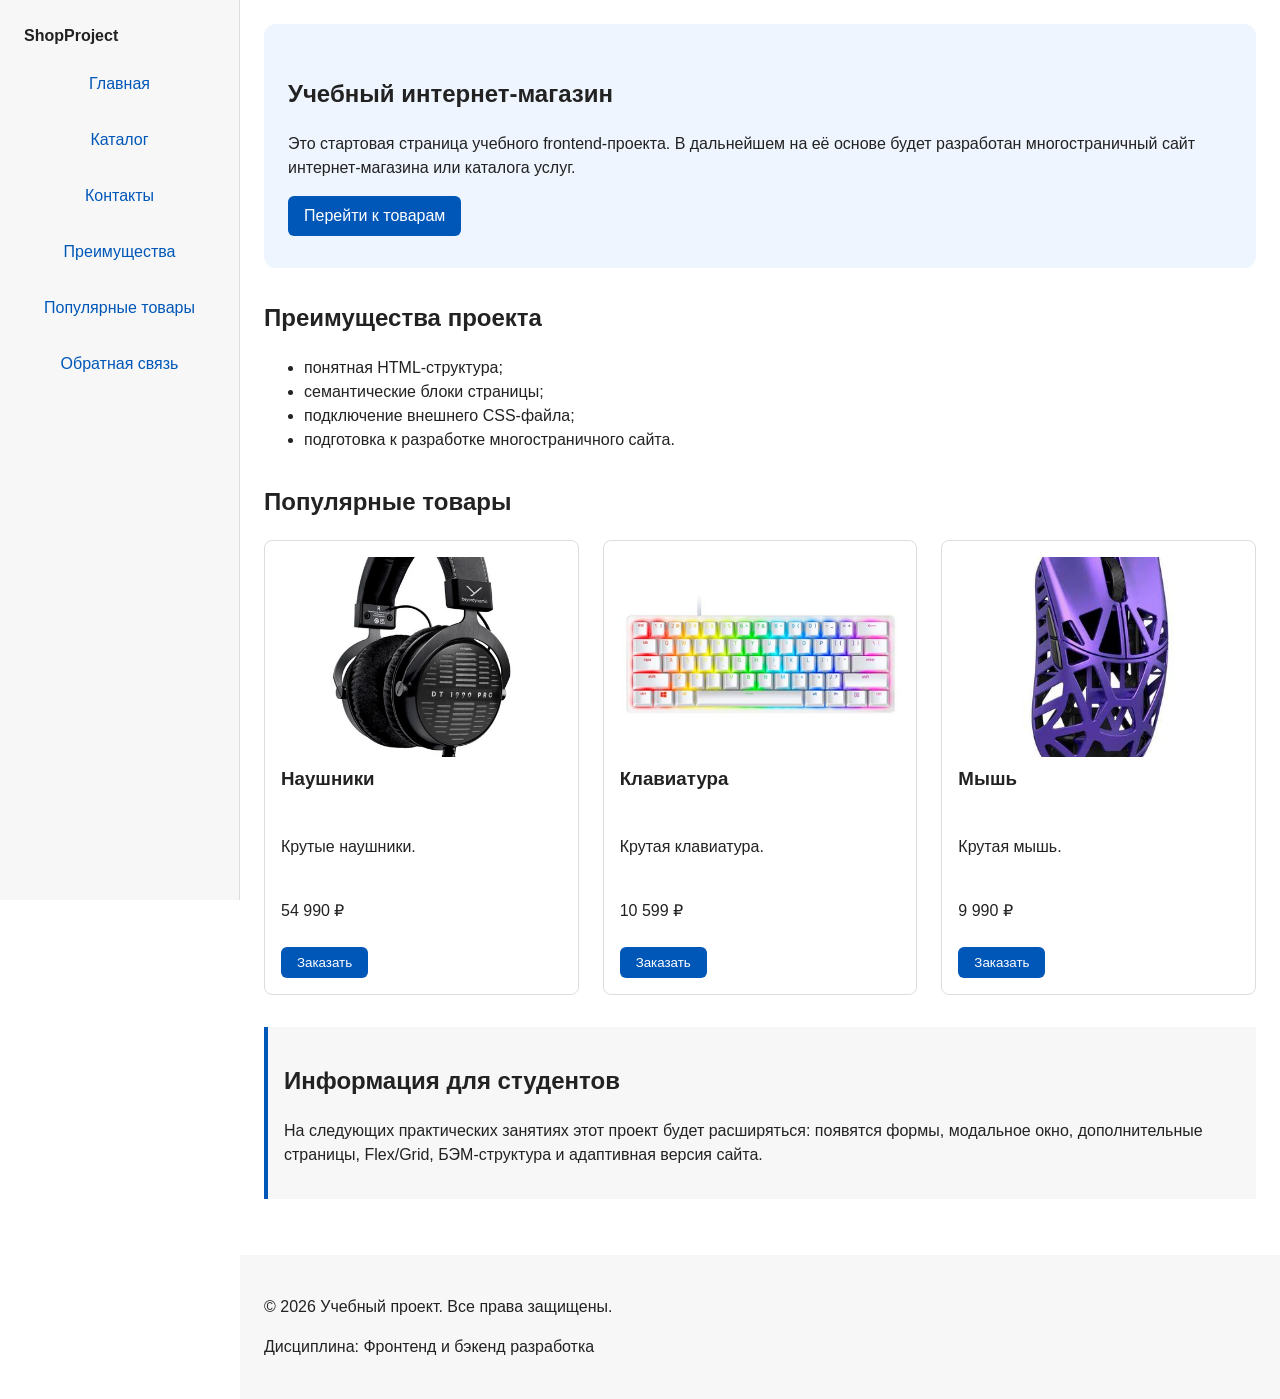
==== index.html @ 0d88bef1 "feat: add flex navigation and grid catalog layout Co-Authored-By: Claude Opus 5.5 <noreply@anthropic" ====
<!DOCTYPE html>
<html lang="ru">
<head>
  <meta charset="UTF-8">
  <meta name="viewport" content="width=device-width, initial-scale=1.0">
  <meta name="description" content="Учебный интернет-магазин компьютерной периферии: наушники, клавиатуры, мыши и другие товары.">
  <title>Главная — Учебный интернет-магазин</title>
  <link rel="stylesheet" href="css/style.css">
  <script src="js/main.js" defer></script>
</head>
<body>
  <header>
    <div class="site-header">
      <a class="site-logo" href="index.html">ShopProject</a>
      <nav class="site-nav" aria-label="Основная навигация">
        <ul class="site-nav__list">
          <li><a href="index.html">Главная</a></li>
          <li><a href="catalog.html">Каталог</a></li>
          <li><a href="contacts.html">Контакты</a></li>
          <li><a href="index.html#advantages">Преимущества</a></li>
          <li><a href="index.html#popular">Популярные товары</a></li>
          <li><a href="index.html#contacts">Обратная связь</a></li>
        </ul>
      </nav>
    </div>
  </header>

  <main>
    <section class="hero">
      <h1>Учебный интернет-магазин</h1>
      <p>
        Это стартовая страница учебного frontend-проекта.
        В дальнейшем на её основе будет разработан многостраничный сайт
        интернет-магазина или каталога услуг.
      </p>
      <a class="button" href="#popular">Перейти к товарам</a>
    </section>
    <section class="section" id="advantages">
      <h2>Преимущества проекта</h2>
      <ul class="advantages-list">
        <li>понятная HTML-структура;</li>
        <li>семантические блоки страницы;</li>
        <li>подключение внешнего CSS-файла;</li>
        <li>подготовка к разработке многостраничного сайта.</li>
      </ul>
    </section>




    <section class="section" id="popular">
      <h2>Популярные товары</h2>
      <div class="products-grid">
      <article class="product-card">
        <img
          class="product-card__image"
          src="images/headphones.jpg"
          alt="Наушники"
          width="300"
          height="300"
          loading="lazy"
        >
        <h3 class="product-card__title">Наушники</h3>
        <p class="product-card__description">
          Крутые наушники.
        </p>
        <p class="product-card__price">54 990 ₽</p>
        <button
          class="button product-card__button"
          type="button"
          data-product="Наушники"
        >
          Заказать
        </button>
      </article>


      <article class="product-card">
        <img
          class="product-card__image"
          src="images/keyboard.jpg"
          alt="Клавиатура"
          width="300"
          height="300"
          loading="lazy"
        >
        <h3 class="product-card__title">Клавиатура</h3>
        <p class="product-card__description">
          Крутая клавиатура.
        </p>
        <p class="product-card__price">10 599 ₽</p>
        <button
          class="button product-card__button"
          type="button"
          data-product="Клавиатура"
        >
          Заказать
        </button>
      </article>
      
      
      <article class="product-card">
        <img
          class="product-card__image"
          src="images/mouse.jpg"
          alt="Мышь"
          width="250"
          height="250"
          loading="lazy"
        >
        <h3 class="product-card__title">Мышь</h3>
        <p class="product-card__description">
          Крутая мышь.
        </p>
        <p class="product-card__price">9 990 ₽</p>
        <button
          class="button product-card__button"
          type="button"
          data-product="Мышь"
        >
          Заказать
        </button>
      </article>
      </div>
    </section>
    <aside class="aside-info">
      <h2>Информация для студентов</h2>
      <p>
        На следующих практических занятиях этот проект будет расширяться:
        появятся формы, модальное окно, дополнительные страницы, Flex/Grid,
        БЭМ-структура и адаптивная версия сайта.
      </p>
    </aside>

  </main>
  <footer id="contacts">
    <p>&copy; 2026 Учебный проект. Все права защищены.</p>
    <p>Дисциплина: Фронтенд и бэкенд разработка</p>
  </footer>


  <dialog class="order-dialog" id="order-dialog" aria-labelledby="order-dialog-title">
    <h2 id="order-dialog-title">Оформление заявки</h2>
    <form class="order-form" id="order-form" action="#" method="post" novalidate>
      <input id="selected-product" name="selected-product" type="hidden">

      <div class="form-field">
        <label for="order-name">Имя</label>
        <input
          id="order-name"
          name="name"
          type="text"
          placeholder="Введите ваше имя"
          minlength="2"
          autocomplete="given-name"
          required
        >
      </div>

      <div class="form-field">
        <label for="order-email">E-mail</label>
        <input
          id="order-email"
          name="email"
          type="email"
          placeholder="example@mail.ru"
          autocomplete="email"
          required
        >
      </div>

      <div class="form-field">
        <label for="order-phone">Телефон</label>
        <input
          id="order-phone"
          name="phone"
          type="tel"
          inputmode="tel"
          placeholder="+7 (900) 000-00-00"
          pattern="^\+7 \(\d{3}\) \d{3}-\d{2}-\d{2}$"
          required
        >
        <small>Формат: +7 (900) 000-00-00</small>
      </div>

      <div class="form-field">
        <label for="order-date">Дата связи</label>
        <input
          id="order-date"
          name="date"
          type="date"
        >
      </div>

      <div class="form-field">
        <label for="order-topic">Тема заявки</label>
        <select id="order-topic" name="topic" required>
          <option value="">Выберите тему</option>
          <option value="product">Заказ товара</option>
          <option value="consultation">Консультация</option>
          <option value="delivery">Доставка</option>
        </select>
      </div>
      
      <div class="form-field">
        <label for="order-comment">Комментарий</label>
        <textarea
          id="order-comment"
          name="comment"
          rows="4"
          placeholder="Укажите дополнительную информацию"
        ></textarea>
      </div>
      
      <div class="form-field form-field--checkbox">
        <label>
          <input
            id="order-agreement"
            name="agreement"
            type="checkbox"
            required
          >
          Я согласен на обработку данных
        </label>
      </div>
      
      <div class="form-actions">
        <button type="button" id="close-order-dialog">Закрыть</button>
        <button type="submit">Отправить заявку</button>
      </div>
    </form>
  </dialog>
  <p class="success-message" id="success-message" hidden>
    Форма успешно отправлена!
  </p>

</body>
</html>
---- css/style.css ----
/* 

  Универсальное правило для всех элементов.

  border-box делает расчёт размеров более понятным:

  width включает content, padding и border.

*/



* {

    box-sizing: border-box;

}



.product-card__image {

    width: 200px;        /* ширина */

    height: 200px;       /* высота */

    object-fit: cover;   /* чтобы не искажалось */

}

/*

  Убираем стандартный внешний отступ браузера у body.

  Без этого вокруг страницы может появиться белая рамка.

*/









/*

  Задаём внутренние отступы для основных областей страницы.

  Это делает содержимое визуально отделённым от краёв окна браузера.

*/



header,

main,

footer {

  padding: var(--space-lg);

}







/*

  Оформляем шапку страницы.

  Пока используется простой светло-серый фон.

*/



header {

    background-color: var(--color-surface);

}





/*

  Оформляем подвал страницы тем же фоном,

  чтобы визуально отделить его от основного содержимого.

*/



footer {

    background-color: var(--color-surface);

}





/*

  Ограничиваем ширину содержимого шапки,

  чтобы оно не растягивалось слишком сильно на широких экранах.

*/



.site-header {

    max-width: 1100px;

    margin: 0 auto;

}





/*

  Оформляем текстовый логотип.

*/



.site-logo {

    font-weight: bold;

    text-decoration: none;

    color: #222222;

}





/*

  Убираем стандартные отступы и маркеры списка навигации.

*/



.site-nav__list {
  display: flex;
  flex-wrap: wrap;
  justify-content: center;
  align-items: center;
  gap: var(--space-md);
  padding: 0;
  margin: var(--space-md) 0 0;
  list-style: none;
}





/*

  Добавляем расстояние между пунктами меню.

*/









/*

  Оформляем ссылки меню.

*/



.site-nav__list a {
  display: inline-block;
  padding: var(--space-sm) var(--space-md);
  color: var(--color-primary);
  text-decoration: none;
  border-radius: var(--radius-sm);
}





/*

  При наведении мыши подчёркиваем ссылку.

  Подробно состояния интерфейса будут рассмотрены в практической работе 1.7.

*/



.site-nav__list a:hover {
  color: var(--color-white);
  background-color: var(--color-primary);
}





/*

  Hero-блок — первый крупный блок страницы.

  Он визуально отделяется от остальных разделов фоном и отступами.

*/



.hero {

    max-width: 1100px;

    margin: 0 auto 32px;

    padding: 32px 20px;

    background-color: #eef5ff;

    border-radius: 12px;

}





/*

  Общий класс для разделов страницы.

*/



.section {

    max-width: 1100px;

    margin: 0 auto 32px;

}





/*

  Убираем лишний верхний отступ у заголовков разделов.

*/



.section h2 {

    margin-top: 0;

}





/*

  Карточка товара — самостоятельный блок.

  На следующих занятиях карточки будут доработаны и выстроены в сетку.

*/



.product-card {

    margin-bottom: var(--space-md);

  padding: var(--space-md);

  border: 1px solid var(--color-border);

  border-radius: var(--radius-md);

  background-color: var(--color-bg);



}





/*

  Убираем лишний верхний отступ у заголовка карточки.

*/



.product-card:hover {

  border-color: var(--color-primary);

}



.product-card h3 {

  margin-top: 0;

}







/*

  Пока это обычная ссылка, но визуально она оформляется как кнопка.

*/



.button {

  display: inline-block;

  padding: var(--space-sm) var(--space-md);

  color: var(--color-white);

  background-color: var(--color-primary);

  text-decoration: none;

  border: none;

  border-radius: var(--radius-sm);

  cursor: pointer;

}



.button:hover {

  background-color: var(--color-primary-dark);

}



.button:focus-visible {

  outline: 2px solid var(--color-primary);

  outline-offset: 3px;

}



.button:disabled {

  opacity: 0.6;

  cursor: not-allowed;

}







/*

  Простое состояние наведения для кнопки.

*/



.button:hover {

    background-color: #003f86;

}





/*

  Дополнительный информационный блок.

*/



.aside-info {

    max-width: var(--container-width);

  margin: 0 auto var(--space-xl);

  padding: var(--space-md);

  border-left: 4px solid var(--color-primary);

  background-color: var(--color-surface);



}





/*

  Модальное окно.

  Элемент dialog сам умеет открываться поверх страницы.

*/



.order-dialog {

    width: min(100% - 32px, 560px);

    padding: 24px;

    border: none;

    border-radius: 12px;

}





/*

  Затемнение фона за модальным окном.

*/



.order-dialog::backdrop {

    background-color: rgba(0, 0, 0, 0.5);

}





/*

  Поле формы.

  Каждый блок получает нижний отступ.

*/



.form-field {

    margin-bottom: 16px;

}





/*

  Подпись поля.

*/



.form-field label {

    display: block;

    margin-bottom: 6px;

}





/*

  Основные поля формы.

*/



.form-field input,

.form-field select,

.form-field textarea {

    width: 100%;

    padding: 10px 12px;

    border: 1px solid #cccccc;

    border-radius: 6px;

    font: inherit;

}





/*

  Checkbox не должен занимать всю ширину.

*/



.form-field input[type="checkbox"] {

    width: auto;

}





/*

  Подсказка под полем телефона.

*/



.form-field small {

    display: block;

    margin-top: 4px;

    color: #666666;

}





/*

  Видимый фокус для клавиатурной навигации.

*/



.form-field input:focus-visible,

.form-field select:focus-visible,

.form-field textarea:focus-visible,

.form-actions button:focus-visible {

    outline: 2px solid #0057b8;

    outline-offset: 2px;

}





/*

  Подсветка ошибочных полей.

  Атрибут aria-invalid будет добавляться через JavaScript.

*/



[aria-invalid="true"] {

    border-color: #b00020;

}





/*

  Кнопки формы.

*/



.form-actions {

    display: flex;

    gap: 12px;

    margin-top: 20px;

}





/*

  Сообщение об успешной отправке.

*/



.success-message {

    max-width: var(--container-width);

  margin: var(--space-lg) auto;

  padding: var(--space-md);

  border-left: 4px solid var(--color-success);

  background-color: var(--color-success-bg);



}





/* ===============================

   1. Переменные проекта

   =============================== */

:root {

  /* Основные цвета проекта */

  --color-bg: #ffffff;

  --color-text: #222222;

  --color-muted: #666666;

  --color-primary: #0057b8;

  --color-primary-dark: #003f86;

  --color-border: #dddddd;

  --color-surface: #f7f7f7;

  --color-surface-accent: #eef5ff;

  --color-danger: #b00020;

  --color-success: #168a2f;

  --color-success-bg: #eefaf0;

  --color-white: #ffffff;



  /* Отступы */

  --space-xs: 4px;

  --space-sm: 8px;

  --space-md: 16px;

  --space-lg: 24px;

  --space-xl: 32px;



  /* Скругления */

  --radius-sm: 6px;

  --radius-md: 8px;

  --radius-lg: 12px;



  /* Размеры */

  --container-width: 1100px;

}



/* ===============================

   2. Базовые стили

   =============================== */

* {

  box-sizing: border-box;

}



body {

  margin: 0;

  font-family: Arial, sans-serif;

  line-height: 1.5;

  color: var(--color-text);

  background-color: var(--color-bg);

}





/* ===============================

   3. Общие элементы интерфейса

   =============================== */

a {

  color: var(--color-primary);

}



a:hover {

  color: var(--color-primary-dark);

}



a:focus-visible {

  outline: 2px solid var(--color-primary);

  outline-offset: 3px;

}



/* ===============================

   4. Компоненты страницы

   =============================== */

.hero {

  max-width: var(--container-width);

  margin: 0 auto var(--space-xl);

  padding: var(--space-xl) var(--space-lg);

  background-color: var(--color-surface-accent);

  border-radius: var(--radius-lg);

}



.section {

  max-width: var(--container-width);

  margin: 0 auto var(--space-xl);

}



.section h2 {

  margin-top: 0;

}



/* ===============================

   5. Форма и модальное окно

   =============================== */

.order-dialog {

  width: min(100% - 32px, 560px);

  padding: var(--space-lg);

  border: none;

  border-radius: var(--radius-lg);

}



.order-dialog::backdrop {

  background-color: rgba(0, 0, 0, 0.5);

}



.form-field {

  margin-bottom: var(--space-md);

}



.form-field label {

  display: block;

  margin-bottom: var(--space-xs);

}



.form-field input,

.form-field select,

.form-field textarea {

  width: 100%;

  padding: 10px 12px;

  border: 1px solid var(--color-border);

  border-radius: var(--radius-sm);

  font: inherit;

}



.form-field input[type="checkbox"] {

  width: auto;

}



.form-field small {

  display: block;

  margin-top: var(--space-xs);

  color: var(--color-muted);

}

.form-field input:hover,

.form-field select:hover,

.form-field textarea:hover {

  border-color: var(--color-primary);

}



.form-field input:focus-visible,

.form-field select:focus-visible,

.form-field textarea:focus-visible,

.form-actions button:focus-visible {

  outline: 2px solid var(--color-primary);

  outline-offset: 3px;

}



[aria-invalid="true"] {

  border-color: var(--color-danger);

}

/* ===============================

   6. Боковое меню, которое едет за экраном

   =============================== */

body {

  display: grid;

  grid-template-columns: 240px 1fr;

  align-items: start;

}



header {

  grid-column: 1;

  grid-row: 1 / span 2;   /* занимает высоту main + footer */

  position: sticky;

  top: 0;                 /* прилипает к верху окна при прокрутке */

  align-self: start;

  min-height: 100vh;

  border-right: 1px solid var(--color-border);

}



main   { grid-column: 2; grid-row: 1; }

footer { grid-column: 2; grid-row: 2; }

.success-message { grid-column: 2; }



.site-header {

  max-width: none;

  margin: 0;

}



/* ===============================

   7. Горизонтальные карточки товаров

   =============================== */

.products-grid {
  display: grid;
  grid-template-columns: repeat(3, 1fr);
  gap: var(--space-lg);
}

.product-card {
  display: flex;
  flex-direction: column;
  gap: var(--space-sm);
  margin-bottom: 0;
  padding: var(--space-md);
  border: 1px solid var(--color-border);
  border-radius: var(--radius-md);
  background-color: var(--color-bg);
}

.product-card .button {
  margin-top: auto;
  align-self: flex-start;
}



.product-card__image {

  width: 100%;

  height: 200px;

}



/* ===============================

   8. Адаптив: на узких экранах меню сверху

   =============================== */

@media (max-width: 800px) {

  body {

    display: block;

  }



  header {

    position: static;

    min-height: 0;

    border-right: none;

  }

}


/* ===============================
   9. Хлебные крошки и якоря
   =============================== */

.breadcrumbs {
  max-width: var(--container-width);
  margin: 0 auto var(--space-md);
  font-size: 14px;
  color: var(--color-muted);
}

.breadcrumbs a {
  color: var(--color-primary);
}

.breadcrumbs span::before {
  content: " / ";
  color: var(--color-muted);
}

html {
  scroll-behavior: smooth;
}

:target {
  outline: 2px dashed var(--color-primary);
  outline-offset: 4px;
}


/* ===============================
   10. Страница каталога
   =============================== */

.catalog-layout {
  max-width: var(--container-width);
  margin: 0 auto var(--space-xl);
  display: grid;
  grid-template-columns: 260px 1fr;
  grid-template-areas: "filters products";
  gap: var(--space-lg);
}

.catalog-filters {
  grid-area: filters;
  padding: var(--space-md);
  border: 1px solid var(--color-border);
  border-radius: var(--radius-md);
  background-color: var(--color-surface);
}

.catalog-products {
  grid-area: products;
}

.filters-form {
  display: grid;
  gap: var(--space-md);
}

.filters-form fieldset {
  margin: 0;
  padding: var(--space-md);
  border: 1px solid var(--color-border);
  border-radius: var(--radius-sm);
}

.filters-form legend {
  font-weight: 700;
}

.filters-form label {
  display: block;
  margin-bottom: var(--space-sm);
}

.filters-form input[type="number"] {
  width: 100%;
  padding: 8px 10px;
  border: 1px solid var(--color-border);
  border-radius: var(--radius-sm);
  font: inherit;
}
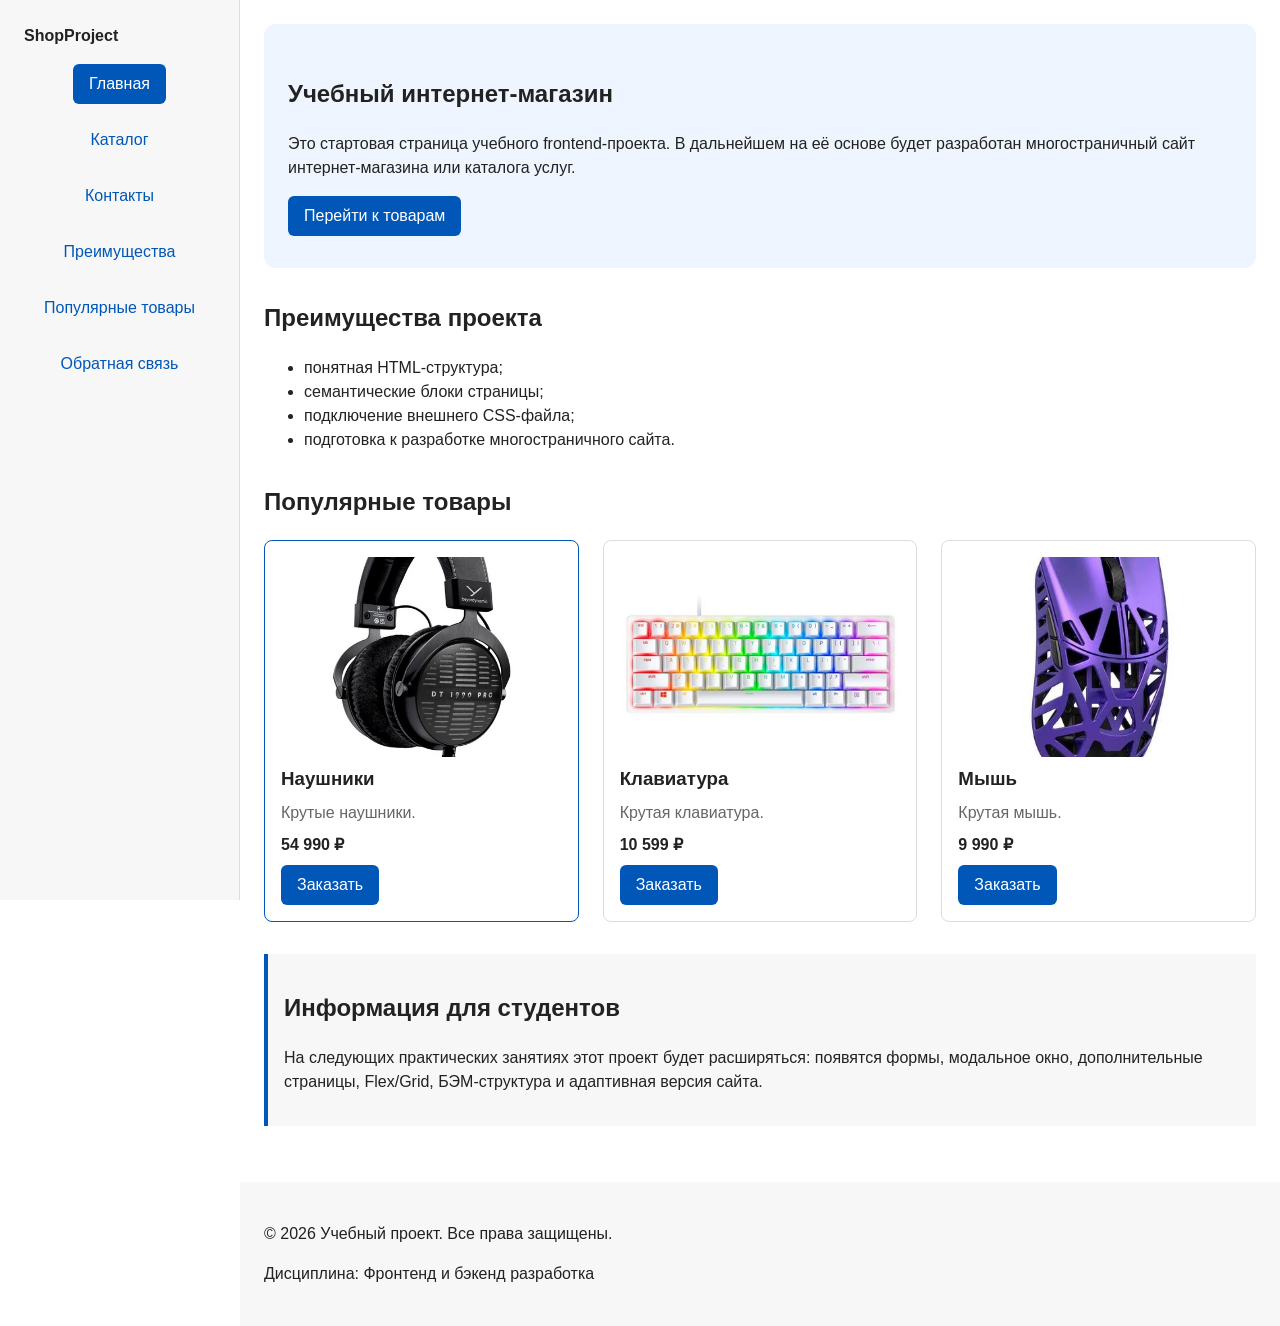
==== commit 120c6b12: "refactor: apply BEM naming to CSS classes" ====
--- a/index.html
+++ b/index.html
@@ -9,17 +9,30 @@
   <script src="js/main.js" defer></script>
 </head>
 <body>
-  <header>
-    <div class="site-header">
-      <a class="site-logo" href="index.html">ShopProject</a>
+  <header class="site-header">
+    <div class="site-header__inner">
+      <a class="site-header__logo" href="index.html">ShopProject</a>
+
       <nav class="site-nav" aria-label="Основная навигация">
         <ul class="site-nav__list">
-          <li><a href="index.html">Главная</a></li>
-          <li><a href="catalog.html">Каталог</a></li>
-          <li><a href="contacts.html">Контакты</a></li>
-          <li><a href="index.html#advantages">Преимущества</a></li>
-          <li><a href="index.html#popular">Популярные товары</a></li>
-          <li><a href="index.html#contacts">Обратная связь</a></li>
+          <li class="site-nav__item">
+            <a class="site-nav__link site-nav__link--active" href="index.html">Главная</a>
+          </li>
+          <li class="site-nav__item">
+            <a class="site-nav__link" href="catalog.html">Каталог</a>
+          </li>
+          <li class="site-nav__item">
+            <a class="site-nav__link" href="contacts.html">Контакты</a>
+          </li>
+          <li class="site-nav__item">
+            <a class="site-nav__link" href="index.html#advantages">Преимущества</a>
+          </li>
+          <li class="site-nav__item">
+            <a class="site-nav__link" href="index.html#popular">Популярные товары</a>
+          </li>
+          <li class="site-nav__item">
+            <a class="site-nav__link" href="index.html#contacts">Обратная связь</a>
+          </li>
         </ul>
       </nav>
     </div>
@@ -33,10 +46,10 @@
         В дальнейшем на её основе будет разработан многостраничный сайт
         интернет-магазина или каталога услуг.
       </p>
-      <a class="button" href="#popular">Перейти к товарам</a>
+      <a class="button button--primary" href="#popular">Перейти к товарам</a>
     </section>
     <section class="section" id="advantages">
-      <h2>Преимущества проекта</h2>
+      <h2 class="section__title">Преимущества проекта</h2>
       <ul class="advantages-list">
         <li>понятная HTML-структура;</li>
         <li>семантические блоки страницы;</li>
@@ -49,9 +62,9 @@
 
 
     <section class="section" id="popular">
-      <h2>Популярные товары</h2>
+      <h2 class="section__title">Популярные товары</h2>
       <div class="products-grid">
-      <article class="product-card">
+      <article class="product-card product-card--featured">
         <img
           class="product-card__image"
           src="images/headphones.jpg"
@@ -66,7 +79,7 @@
         </p>
         <p class="product-card__price">54 990 ₽</p>
         <button
-          class="button product-card__button"
+          class="button button--primary product-card__button"
           type="button"
           data-product="Наушники"
         >
@@ -90,7 +103,7 @@
         </p>
         <p class="product-card__price">10 599 ₽</p>
         <button
-          class="button product-card__button"
+          class="button button--primary product-card__button"
           type="button"
           data-product="Клавиатура"
         >
@@ -114,7 +127,7 @@
         </p>
         <p class="product-card__price">9 990 ₽</p>
         <button
-          class="button product-card__button"
+          class="button button--primary product-card__button"
           type="button"
           data-product="Мышь"
         >
@@ -133,20 +146,21 @@
     </aside>
 
   </main>
-  <footer id="contacts">
+  <footer class="site-footer" id="contacts">
     <p>&copy; 2026 Учебный проект. Все права защищены.</p>
     <p>Дисциплина: Фронтенд и бэкенд разработка</p>
   </footer>
 
 
   <dialog class="order-dialog" id="order-dialog" aria-labelledby="order-dialog-title">
-    <h2 id="order-dialog-title">Оформление заявки</h2>
+    <h2 class="order-dialog__title" id="order-dialog-title">Оформление заявки</h2>
     <form class="order-form" id="order-form" action="#" method="post" novalidate>
       <input id="selected-product" name="selected-product" type="hidden">
 
-      <div class="form-field">
-        <label for="order-name">Имя</label>
-        <input
+      <div class="order-form__field">
+        <label class="order-form__label" for="order-name">Имя</label>
+        <input
+          class="order-form__input"
           id="order-name"
           name="name"
           type="text"
@@ -157,9 +171,10 @@
         >
       </div>
 
-      <div class="form-field">
-        <label for="order-email">E-mail</label>
-        <input
+      <div class="order-form__field">
+        <label class="order-form__label" for="order-email">E-mail</label>
+        <input
+          class="order-form__input"
           id="order-email"
           name="email"
           type="email"
@@ -169,9 +184,10 @@
         >
       </div>
 
-      <div class="form-field">
-        <label for="order-phone">Телефон</label>
-        <input
+      <div class="order-form__field">
+        <label class="order-form__label" for="order-phone">Телефон</label>
+        <input
+          class="order-form__input"
           id="order-phone"
           name="phone"
           type="tel"
@@ -180,21 +196,22 @@
           pattern="^\+7 \(\d{3}\) \d{3}-\d{2}-\d{2}$"
           required
         >
-        <small>Формат: +7 (900) 000-00-00</small>
-      </div>
-
-      <div class="form-field">
-        <label for="order-date">Дата связи</label>
-        <input
+        <small class="order-form__hint">Формат: +7 (900) 000-00-00</small>
+      </div>
+
+      <div class="order-form__field">
+        <label class="order-form__label" for="order-date">Дата связи</label>
+        <input
+          class="order-form__input"
           id="order-date"
           name="date"
           type="date"
         >
       </div>
 
-      <div class="form-field">
-        <label for="order-topic">Тема заявки</label>
-        <select id="order-topic" name="topic" required>
+      <div class="order-form__field">
+        <label class="order-form__label" for="order-topic">Тема заявки</label>
+        <select class="order-form__select" id="order-topic" name="topic" required>
           <option value="">Выберите тему</option>
           <option value="product">Заказ товара</option>
           <option value="consultation">Консультация</option>
@@ -202,9 +219,10 @@
         </select>
       </div>
       
-      <div class="form-field">
-        <label for="order-comment">Комментарий</label>
+      <div class="order-form__field">
+        <label class="order-form__label" for="order-comment">Комментарий</label>
         <textarea
+          class="order-form__textarea"
           id="order-comment"
           name="comment"
           rows="4"
@@ -212,9 +230,10 @@
         ></textarea>
       </div>
       
-      <div class="form-field form-field--checkbox">
+      <div class="order-form__field">
         <label>
           <input
+            class="order-form__checkbox"
             id="order-agreement"
             name="agreement"
             type="checkbox"
@@ -224,9 +243,9 @@
         </label>
       </div>
       
-      <div class="form-actions">
-        <button type="button" id="close-order-dialog">Закрыть</button>
-        <button type="submit">Отправить заявку</button>
+      <div class="order-form__actions">
+        <button class="button button--secondary" type="button" id="close-order-dialog">Закрыть</button>
+        <button class="button button--primary" type="submit">Отправить заявку</button>
       </div>
     </form>
   </dialog>
--- a/css/style.css
+++ b/css/style.css
@@ -1,166 +1,147 @@
-/* 
-
-  Универсальное правило для всех элементов.
-
-  border-box делает расчёт размеров более понятным:
-
-  width включает content, padding и border.
-
-*/
-
-
+/* ===============================
+   1. Переменные проекта
+   =============================== */
+
+:root {
+  /* Основные цвета проекта */
+  --color-bg: #ffffff;
+  --color-text: #222222;
+  --color-muted: #666666;
+  --color-primary: #0057b8;
+  --color-primary-dark: #003f86;
+  --color-border: #dddddd;
+  --color-surface: #f7f7f7;
+  --color-surface-accent: #eef5ff;
+  --color-danger: #b00020;
+  --color-success: #168a2f;
+  --color-success-bg: #eefaf0;
+  --color-white: #ffffff;
+
+  /* Отступы */
+  --space-xs: 4px;
+  --space-sm: 8px;
+  --space-md: 16px;
+  --space-lg: 24px;
+  --space-xl: 32px;
+
+  /* Скругления */
+  --radius-sm: 6px;
+  --radius-md: 8px;
+  --radius-lg: 12px;
+
+  /* Размеры */
+  --container-width: 1100px;
+}
+
+
+/* ===============================
+   2. Базовые стили
+   =============================== */
 
 * {
-
-    box-sizing: border-box;
-
-}
-
-
-
-.product-card__image {
-
-    width: 200px;        /* ширина */
-
-    height: 200px;       /* высота */
-
-    object-fit: cover;   /* чтобы не искажалось */
-
-}
-
-/*
-
-  Убираем стандартный внешний отступ браузера у body.
-
-  Без этого вокруг страницы может появиться белая рамка.
-
-*/
-
-
-
-
-
-
-
-
-
-/*
-
-  Задаём внутренние отступы для основных областей страницы.
-
-  Это делает содержимое визуально отделённым от краёв окна браузера.
-
-*/
-
-
-
-header,
-
-main,
-
-footer {
-
+  box-sizing: border-box;
+}
+
+html {
+  scroll-behavior: smooth;
+}
+
+body {
+  margin: 0;
+  font-family: Arial, sans-serif;
+  line-height: 1.5;
+  color: var(--color-text);
+  background-color: var(--color-bg);
+}
+
+main {
   padding: var(--space-lg);
-
-}
-
-
-
-
-
-
-
-/*
-
-  Оформляем шапку страницы.
-
-  Пока используется простой светло-серый фон.
-
-*/
-
-
-
-header {
-
-    background-color: var(--color-surface);
-
-}
-
-
-
-
-
-/*
-
-  Оформляем подвал страницы тем же фоном,
-
-  чтобы визуально отделить его от основного содержимого.
-
-*/
-
-
-
-footer {
-
-    background-color: var(--color-surface);
-
-}
-
-
-
-
-
-/*
-
-  Ограничиваем ширину содержимого шапки,
-
-  чтобы оно не растягивалось слишком сильно на широких экранах.
-
-*/
-
-
+}
+
+:target {
+  outline: 2px dashed var(--color-primary);
+  outline-offset: 4px;
+}
+
+
+/* ===============================
+   3. Общие элементы интерфейса
+   =============================== */
+
+a {
+  color: var(--color-primary);
+}
+
+a:hover {
+  color: var(--color-primary-dark);
+}
+
+a:focus-visible {
+  outline: 2px solid var(--color-primary);
+  outline-offset: 3px;
+}
+
+.button {
+  display: inline-block;
+  padding: var(--space-sm) var(--space-md);
+  border: none;
+  border-radius: var(--radius-sm);
+  font: inherit;
+  text-decoration: none;
+  cursor: pointer;
+}
+
+.button--primary {
+  color: var(--color-white);
+  background-color: var(--color-primary);
+}
+
+.button--primary:hover {
+  background-color: var(--color-primary-dark);
+}
+
+.button--secondary {
+  color: var(--color-primary);
+  background-color: transparent;
+  border: 1px solid var(--color-primary);
+}
+
+.button--secondary:hover {
+  color: var(--color-white);
+  background-color: var(--color-primary);
+}
+
+.button:focus-visible {
+  outline: 2px solid var(--color-primary);
+  outline-offset: 3px;
+}
+
+.button:disabled,
+.button--disabled {
+  opacity: 0.6;
+  cursor: not-allowed;
+}
+
+
+/* ===============================
+   4. Шапка и навигация
+   =============================== */
 
 .site-header {
-
-    max-width: 1100px;
-
-    margin: 0 auto;
-
-}
-
-
-
-
-
-/*
-
-  Оформляем текстовый логотип.
-
-*/
-
-
-
-.site-logo {
-
-    font-weight: bold;
-
-    text-decoration: none;
-
-    color: #222222;
-
-}
-
-
-
-
-
-/*
-
-  Убираем стандартные отступы и маркеры списка навигации.
-
-*/
-
-
+  background-color: var(--color-surface);
+}
+
+.site-header__inner {
+  max-width: var(--container-width);
+  margin: 0 auto;
+  padding: var(--space-lg);
+}
+
+.site-header__logo {
+  font-weight: 700;
+  color: var(--color-text);
+  text-decoration: none;
+}
 
 .site-nav__list {
   display: flex;
@@ -173,33 +154,7 @@
   list-style: none;
 }
 
-
-
-
-
-/*
-
-  Добавляем расстояние между пунктами меню.
-
-*/
-
-
-
-
-
-
-
-
-
-/*
-
-  Оформляем ссылки меню.
-
-*/
-
-
-
-.site-nav__list a {
+.site-nav__link {
   display: inline-block;
   padding: var(--space-sm) var(--space-md);
   color: var(--color-primary);
@@ -207,861 +162,83 @@
   border-radius: var(--radius-sm);
 }
 
-
-
-
-
-/*
-
-  При наведении мыши подчёркиваем ссылку.
-
-  Подробно состояния интерфейса будут рассмотрены в практической работе 1.7.
-
-*/
-
-
-
-.site-nav__list a:hover {
+.site-nav__link:hover {
   color: var(--color-white);
   background-color: var(--color-primary);
 }
 
-
-
-
-
-/*
-
-  Hero-блок — первый крупный блок страницы.
-
-  Он визуально отделяется от остальных разделов фоном и отступами.
-
-*/
-
-
+.site-nav__link:focus-visible {
+  outline: 2px solid var(--color-primary);
+  outline-offset: 3px;
+}
+
+.site-nav__link--active {
+  color: var(--color-white);
+  background-color: var(--color-primary);
+}
+
+.breadcrumbs {
+  max-width: var(--container-width);
+  margin: 0 auto var(--space-md);
+  font-size: 14px;
+  color: var(--color-muted);
+}
+
+.breadcrumbs__link {
+  color: var(--color-primary);
+}
+
+.breadcrumbs__current::before {
+  content: " / ";
+  color: var(--color-muted);
+}
+
+
+/* ===============================
+   5. Компоненты страницы
+   =============================== */
 
 .hero {
-
-    max-width: 1100px;
-
-    margin: 0 auto 32px;
-
-    padding: 32px 20px;
-
-    background-color: #eef5ff;
-
-    border-radius: 12px;
-
-}
-
-
-
-
-
-/*
-
-  Общий класс для разделов страницы.
-
-*/
-
-
+  max-width: var(--container-width);
+  margin: 0 auto var(--space-xl);
+  padding: var(--space-xl) var(--space-lg);
+  background-color: var(--color-surface-accent);
+  border-radius: var(--radius-lg);
+}
 
 .section {
-
-    max-width: 1100px;
-
-    margin: 0 auto 32px;
-
-}
-
-
-
-
-
-/*
-
-  Убираем лишний верхний отступ у заголовков разделов.
-
-*/
-
-
-
-.section h2 {
-
-    margin-top: 0;
-
-}
-
-
-
-
-
-/*
-
-  Карточка товара — самостоятельный блок.
-
-  На следующих занятиях карточки будут доработаны и выстроены в сетку.
-
-*/
-
-
-
-.product-card {
-
-    margin-bottom: var(--space-md);
-
+  max-width: var(--container-width);
+  margin: 0 auto var(--space-xl);
+}
+
+.section__title {
+  margin-top: 0;
+}
+
+.aside-info {
+  max-width: var(--container-width);
+  margin: 0 auto var(--space-xl);
   padding: var(--space-md);
-
-  border: 1px solid var(--color-border);
-
-  border-radius: var(--radius-md);
-
-  background-color: var(--color-bg);
-
-
-
-}
-
-
-
-
-
-/*
-
-  Убираем лишний верхний отступ у заголовка карточки.
-
-*/
-
-
-
-.product-card:hover {
-
-  border-color: var(--color-primary);
-
-}
-
-
-
-.product-card h3 {
-
-  margin-top: 0;
-
-}
-
-
-
-
-
-
-
-/*
-
-  Пока это обычная ссылка, но визуально она оформляется как кнопка.
-
-*/
-
-
-
-.button {
-
-  display: inline-block;
-
-  padding: var(--space-sm) var(--space-md);
-
-  color: var(--color-white);
-
-  background-color: var(--color-primary);
-
-  text-decoration: none;
-
-  border: none;
-
-  border-radius: var(--radius-sm);
-
-  cursor: pointer;
-
-}
-
-
-
-.button:hover {
-
-  background-color: var(--color-primary-dark);
-
-}
-
-
-
-.button:focus-visible {
-
-  outline: 2px solid var(--color-primary);
-
-  outline-offset: 3px;
-
-}
-
-
-
-.button:disabled {
-
-  opacity: 0.6;
-
-  cursor: not-allowed;
-
-}
-
-
-
-
-
-
-
-/*
-
-  Простое состояние наведения для кнопки.
-
-*/
-
-
-
-.button:hover {
-
-    background-color: #003f86;
-
-}
-
-
-
-
-
-/*
-
-  Дополнительный информационный блок.
-
-*/
-
-
-
-.aside-info {
-
-    max-width: var(--container-width);
-
-  margin: 0 auto var(--space-xl);
-
+  border-left: 4px solid var(--color-primary);
+  background-color: var(--color-surface);
+}
+
+.success-message {
+  max-width: var(--container-width);
+  margin: var(--space-lg) auto;
   padding: var(--space-md);
-
-  border-left: 4px solid var(--color-primary);
-
+  border-left: 4px solid var(--color-success);
+  background-color: var(--color-success-bg);
+}
+
+.site-footer {
+  padding: var(--space-lg);
   background-color: var(--color-surface);
-
-
-
-}
-
-
-
-
-
-/*
-
-  Модальное окно.
-
-  Элемент dialog сам умеет открываться поверх страницы.
-
-*/
-
-
-
-.order-dialog {
-
-    width: min(100% - 32px, 560px);
-
-    padding: 24px;
-
-    border: none;
-
-    border-radius: 12px;
-
-}
-
-
-
-
-
-/*
-
-  Затемнение фона за модальным окном.
-
-*/
-
-
-
-.order-dialog::backdrop {
-
-    background-color: rgba(0, 0, 0, 0.5);
-
-}
-
-
-
-
-
-/*
-
-  Поле формы.
-
-  Каждый блок получает нижний отступ.
-
-*/
-
-
-
-.form-field {
-
-    margin-bottom: 16px;
-
-}
-
-
-
-
-
-/*
-
-  Подпись поля.
-
-*/
-
-
-
-.form-field label {
-
-    display: block;
-
-    margin-bottom: 6px;
-
-}
-
-
-
-
-
-/*
-
-  Основные поля формы.
-
-*/
-
-
-
-.form-field input,
-
-.form-field select,
-
-.form-field textarea {
-
-    width: 100%;
-
-    padding: 10px 12px;
-
-    border: 1px solid #cccccc;
-
-    border-radius: 6px;
-
-    font: inherit;
-
-}
-
-
-
-
-
-/*
-
-  Checkbox не должен занимать всю ширину.
-
-*/
-
-
-
-.form-field input[type="checkbox"] {
-
-    width: auto;
-
-}
-
-
-
-
-
-/*
-
-  Подсказка под полем телефона.
-
-*/
-
-
-
-.form-field small {
-
-    display: block;
-
-    margin-top: 4px;
-
-    color: #666666;
-
-}
-
-
-
-
-
-/*
-
-  Видимый фокус для клавиатурной навигации.
-
-*/
-
-
-
-.form-field input:focus-visible,
-
-.form-field select:focus-visible,
-
-.form-field textarea:focus-visible,
-
-.form-actions button:focus-visible {
-
-    outline: 2px solid #0057b8;
-
-    outline-offset: 2px;
-
-}
-
-
-
-
-
-/*
-
-  Подсветка ошибочных полей.
-
-  Атрибут aria-invalid будет добавляться через JavaScript.
-
-*/
-
-
-
-[aria-invalid="true"] {
-
-    border-color: #b00020;
-
-}
-
-
-
-
-
-/*
-
-  Кнопки формы.
-
-*/
-
-
-
-.form-actions {
-
-    display: flex;
-
-    gap: 12px;
-
-    margin-top: 20px;
-
-}
-
-
-
-
-
-/*
-
-  Сообщение об успешной отправке.
-
-*/
-
-
-
-.success-message {
-
-    max-width: var(--container-width);
-
-  margin: var(--space-lg) auto;
-
-  padding: var(--space-md);
-
-  border-left: 4px solid var(--color-success);
-
-  background-color: var(--color-success-bg);
-
-
-
-}
-
-
-
-
-
-/* ===============================
-
-   1. Переменные проекта
-
-   =============================== */
-
-:root {
-
-  /* Основные цвета проекта */
-
-  --color-bg: #ffffff;
-
-  --color-text: #222222;
-
-  --color-muted: #666666;
-
-  --color-primary: #0057b8;
-
-  --color-primary-dark: #003f86;
-
-  --color-border: #dddddd;
-
-  --color-surface: #f7f7f7;
-
-  --color-surface-accent: #eef5ff;
-
-  --color-danger: #b00020;
-
-  --color-success: #168a2f;
-
-  --color-success-bg: #eefaf0;
-
-  --color-white: #ffffff;
-
-
-
-  /* Отступы */
-
-  --space-xs: 4px;
-
-  --space-sm: 8px;
-
-  --space-md: 16px;
-
-  --space-lg: 24px;
-
-  --space-xl: 32px;
-
-
-
-  /* Скругления */
-
-  --radius-sm: 6px;
-
-  --radius-md: 8px;
-
-  --radius-lg: 12px;
-
-
-
-  /* Размеры */
-
-  --container-width: 1100px;
-
-}
-
-
-
-/* ===============================
-
-   2. Базовые стили
-
-   =============================== */
-
-* {
-
-  box-sizing: border-box;
-
-}
-
-
-
-body {
-
-  margin: 0;
-
-  font-family: Arial, sans-serif;
-
-  line-height: 1.5;
-
-  color: var(--color-text);
-
-  background-color: var(--color-bg);
-
-}
-
-
-
-
-
-/* ===============================
-
-   3. Общие элементы интерфейса
-
-   =============================== */
-
-a {
-
-  color: var(--color-primary);
-
-}
-
-
-
-a:hover {
-
-  color: var(--color-primary-dark);
-
-}
-
-
-
-a:focus-visible {
-
-  outline: 2px solid var(--color-primary);
-
-  outline-offset: 3px;
-
-}
-
-
-
-/* ===============================
-
-   4. Компоненты страницы
-
-   =============================== */
-
-.hero {
-
-  max-width: var(--container-width);
-
-  margin: 0 auto var(--space-xl);
-
-  padding: var(--space-xl) var(--space-lg);
-
-  background-color: var(--color-surface-accent);
-
-  border-radius: var(--radius-lg);
-
-}
-
-
-
-.section {
-
-  max-width: var(--container-width);
-
-  margin: 0 auto var(--space-xl);
-
-}
-
-
-
-.section h2 {
-
-  margin-top: 0;
-
-}
-
-
-
-/* ===============================
-
-   5. Форма и модальное окно
-
-   =============================== */
-
-.order-dialog {
-
-  width: min(100% - 32px, 560px);
-
-  padding: var(--space-lg);
-
-  border: none;
-
-  border-radius: var(--radius-lg);
-
-}
-
-
-
-.order-dialog::backdrop {
-
-  background-color: rgba(0, 0, 0, 0.5);
-
-}
-
-
-
-.form-field {
-
-  margin-bottom: var(--space-md);
-
-}
-
-
-
-.form-field label {
-
-  display: block;
-
-  margin-bottom: var(--space-xs);
-
-}
-
-
-
-.form-field input,
-
-.form-field select,
-
-.form-field textarea {
-
-  width: 100%;
-
-  padding: 10px 12px;
-
-  border: 1px solid var(--color-border);
-
-  border-radius: var(--radius-sm);
-
-  font: inherit;
-
-}
-
-
-
-.form-field input[type="checkbox"] {
-
-  width: auto;
-
-}
-
-
-
-.form-field small {
-
-  display: block;
-
-  margin-top: var(--space-xs);
-
-  color: var(--color-muted);
-
-}
-
-.form-field input:hover,
-
-.form-field select:hover,
-
-.form-field textarea:hover {
-
-  border-color: var(--color-primary);
-
-}
-
-
-
-.form-field input:focus-visible,
-
-.form-field select:focus-visible,
-
-.form-field textarea:focus-visible,
-
-.form-actions button:focus-visible {
-
-  outline: 2px solid var(--color-primary);
-
-  outline-offset: 3px;
-
-}
-
-
-
-[aria-invalid="true"] {
-
-  border-color: var(--color-danger);
-
-}
-
-/* ===============================
-
-   6. Боковое меню, которое едет за экраном
-
-   =============================== */
-
-body {
-
-  display: grid;
-
-  grid-template-columns: 240px 1fr;
-
-  align-items: start;
-
-}
-
-
-
-header {
-
-  grid-column: 1;
-
-  grid-row: 1 / span 2;   /* занимает высоту main + footer */
-
-  position: sticky;
-
-  top: 0;                 /* прилипает к верху окна при прокрутке */
-
-  align-self: start;
-
-  min-height: 100vh;
-
-  border-right: 1px solid var(--color-border);
-
-}
-
-
-
-main   { grid-column: 2; grid-row: 1; }
-
-footer { grid-column: 2; grid-row: 2; }
-
-.success-message { grid-column: 2; }
-
-
-
-.site-header {
-
-  max-width: none;
-
-  margin: 0;
-
-}
-
-
-
-/* ===============================
-
-   7. Горизонтальные карточки товаров
-
+}
+
+
+/* ===============================
+   6. Карточки товаров
    =============================== */
 
 .products-grid {
@@ -1074,91 +251,57 @@
   display: flex;
   flex-direction: column;
   gap: var(--space-sm);
-  margin-bottom: 0;
   padding: var(--space-md);
   border: 1px solid var(--color-border);
   border-radius: var(--radius-md);
   background-color: var(--color-bg);
 }
 
-.product-card .button {
+.product-card:hover {
+  border-color: var(--color-primary);
+}
+
+.product-card--featured {
+  border-color: var(--color-primary);
+}
+
+.product-card--discount {
+  border-color: var(--color-danger);
+}
+
+.product-card__image {
+  width: 100%;
+  height: 200px;
+  object-fit: cover;   /* чтобы не искажалось */
+}
+
+.product-card__title {
+  margin: 0;
+  color: var(--color-text);
+}
+
+.product-card__description {
+  margin: 0;
+  color: var(--color-muted);
+}
+
+.product-card__price {
+  margin: 0;
+  font-weight: 700;
+}
+
+.product-card--discount .product-card__price {
+  color: var(--color-danger);
+}
+
+.product-card__button {
   margin-top: auto;
   align-self: flex-start;
 }
 
 
-
-.product-card__image {
-
-  width: 100%;
-
-  height: 200px;
-
-}
-
-
-
-/* ===============================
-
-   8. Адаптив: на узких экранах меню сверху
-
-   =============================== */
-
-@media (max-width: 800px) {
-
-  body {
-
-    display: block;
-
-  }
-
-
-
-  header {
-
-    position: static;
-
-    min-height: 0;
-
-    border-right: none;
-
-  }
-
-}
-
-
-/* ===============================
-   9. Хлебные крошки и якоря
-   =============================== */
-
-.breadcrumbs {
-  max-width: var(--container-width);
-  margin: 0 auto var(--space-md);
-  font-size: 14px;
-  color: var(--color-muted);
-}
-
-.breadcrumbs a {
-  color: var(--color-primary);
-}
-
-.breadcrumbs span::before {
-  content: " / ";
-  color: var(--color-muted);
-}
-
-html {
-  scroll-behavior: smooth;
-}
-
-:target {
-  outline: 2px dashed var(--color-primary);
-  outline-offset: 4px;
-}
-
-
-/* ===============================
-   10. Страница каталога
+/* ===============================
+   7. Страница каталога
    =============================== */
 
 .catalog-layout {
@@ -1187,26 +330,140 @@
   gap: var(--space-md);
 }
 
-.filters-form fieldset {
+.filters-form__fieldset {
   margin: 0;
   padding: var(--space-md);
   border: 1px solid var(--color-border);
   border-radius: var(--radius-sm);
 }
 
-.filters-form legend {
+.filters-form__legend {
   font-weight: 700;
 }
 
-.filters-form label {
+.filters-form__label {
   display: block;
   margin-bottom: var(--space-sm);
 }
 
-.filters-form input[type="number"] {
+.filters-form__input {
   width: 100%;
   padding: 8px 10px;
   border: 1px solid var(--color-border);
   border-radius: var(--radius-sm);
   font: inherit;
 }
+
+
+/* ===============================
+   8. Форма и модальное окно
+   =============================== */
+
+.order-dialog {
+  width: min(100% - 32px, 560px);
+  padding: var(--space-lg);
+  border: none;
+  border-radius: var(--radius-lg);
+}
+
+.order-dialog::backdrop {
+  background-color: rgba(0, 0, 0, 0.5);
+}
+
+.order-dialog__title {
+  margin-top: 0;
+}
+
+.order-form__field {
+  margin-bottom: var(--space-md);
+}
+
+.order-form__label {
+  display: block;
+  margin-bottom: var(--space-xs);
+}
+
+.order-form__input,
+.order-form__select,
+.order-form__textarea {
+  width: 100%;
+  padding: 10px 12px;
+  border: 1px solid var(--color-border);
+  border-radius: var(--radius-sm);
+  font: inherit;
+}
+
+.order-form__checkbox {
+  width: auto;
+}
+
+.order-form__hint {
+  display: block;
+  margin-top: var(--space-xs);
+  color: var(--color-muted);
+}
+
+.order-form__input:hover,
+.order-form__select:hover,
+.order-form__textarea:hover {
+  border-color: var(--color-primary);
+}
+
+.order-form__input:focus-visible,
+.order-form__select:focus-visible,
+.order-form__textarea:focus-visible {
+  outline: 2px solid var(--color-primary);
+  outline-offset: 3px;
+}
+
+[aria-invalid="true"] {
+  border-color: var(--color-danger);
+}
+
+.order-form__actions {
+  display: flex;
+  gap: var(--space-md);
+  margin-top: var(--space-lg);
+}
+
+
+/* ===============================
+   9. Боковое меню, которое едет за экраном
+   =============================== */
+
+body {
+  display: grid;
+  grid-template-columns: 240px 1fr;
+  align-items: start;
+}
+
+.site-header {
+  grid-column: 1;
+  grid-row: 1 / span 2;   /* занимает высоту main + footer */
+  position: sticky;
+  top: 0;                 /* прилипает к верху окна при прокрутке */
+  align-self: start;
+  min-height: 100vh;
+  border-right: 1px solid var(--color-border);
+}
+
+main   { grid-column: 2; grid-row: 1; }
+.site-footer { grid-column: 2; grid-row: 2; }
+.success-message { grid-column: 2; }
+
+
+/* ===============================
+   10. Адаптив: на узких экранах меню сверху
+   =============================== */
+
+@media (max-width: 800px) {
+  body {
+    display: block;
+  }
+
+  .site-header {
+    position: static;
+    min-height: 0;
+    border-right: none;
+  }
+}
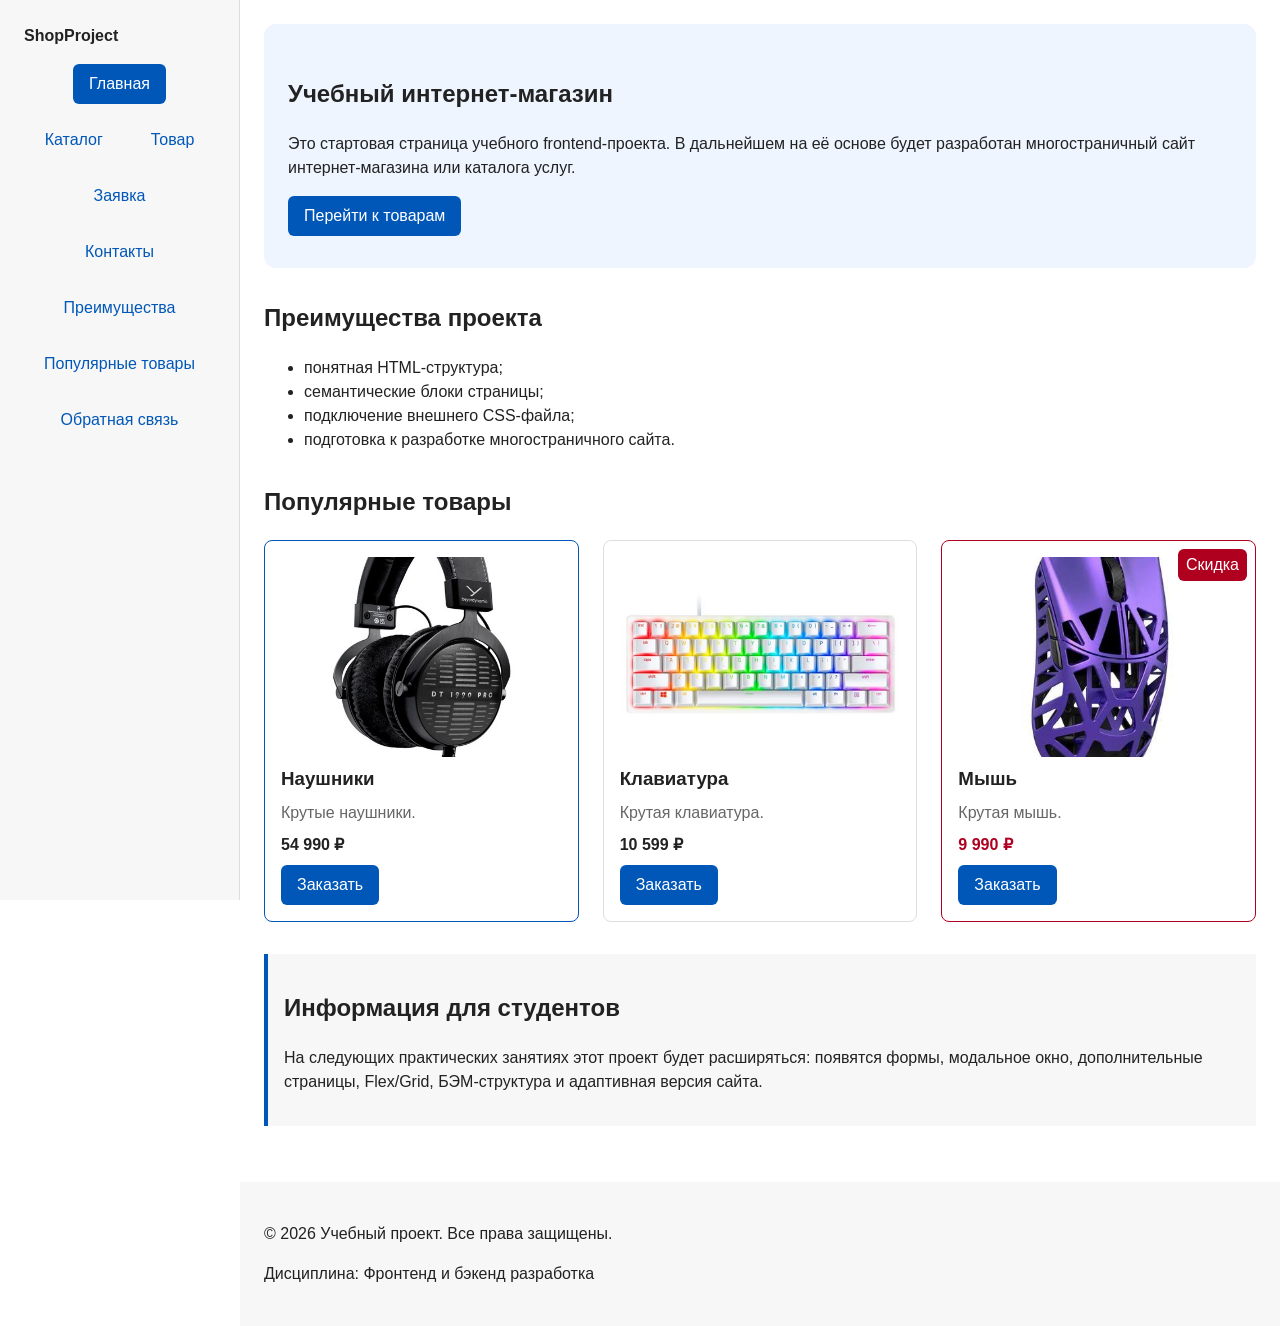
==== commit 04094093: "fix: prepare HTML CSS project for submission Co-Authored-By: Claude Opus 5.5 <noreply@anthropic.com>" ====
--- a/index.html
+++ b/index.html
@@ -20,6 +20,12 @@
           </li>
           <li class="site-nav__item">
             <a class="site-nav__link" href="catalog.html">Каталог</a>
+          </li>
+          <li class="site-nav__item">
+            <a class="site-nav__link" href="product.html">Товар</a>
+          </li>
+          <li class="site-nav__item">
+            <a class="site-nav__link" href="order.html">Заявка</a>
           </li>
           <li class="site-nav__item">
             <a class="site-nav__link" href="contacts.html">Контакты</a>
@@ -112,7 +118,8 @@
       </article>
       
       
-      <article class="product-card">
+      <article class="product-card product-card--discount">
+        <span class="product-card__badge">Скидка</span>
         <img
           class="product-card__image"
           src="images/mouse.jpg"
--- a/css/style.css
+++ b/css/style.css
@@ -188,6 +188,7 @@
   color: var(--color-primary);
 }
 
+.breadcrumbs__link + .breadcrumbs__link::before,
 .breadcrumbs__current::before {
   content: " / ";
   color: var(--color-muted);
@@ -248,6 +249,7 @@
 }
 
 .product-card {
+  position: relative;
   display: flex;
   flex-direction: column;
   gap: var(--space-sm);
@@ -297,6 +299,16 @@
 .product-card__button {
   margin-top: auto;
   align-self: flex-start;
+}
+
+.product-card__badge {
+  position: absolute;
+  top: var(--space-sm);
+  right: var(--space-sm);
+  padding: 4px 8px;
+  color: var(--color-white);
+  background-color: var(--color-danger);
+  border-radius: var(--radius-sm);
 }
 
 
@@ -427,8 +439,52 @@
 }
 
 
-/* ===============================
-   9. Боковое меню, которое едет за экраном
+.order-form--page {
+  max-width: 560px;
+}
+
+
+/* ===============================
+   9. Страница товара
+   =============================== */
+
+.product__image {
+  width: 300px;
+  height: 300px;
+  object-fit: cover;
+}
+
+.product__price {
+  font-size: 24px;
+  font-weight: 700;
+}
+
+.product-table {
+  width: 100%;
+  max-width: 560px;
+  border-collapse: collapse;
+}
+
+.product-table caption {
+  margin-bottom: var(--space-sm);
+  text-align: left;
+  font-weight: 700;
+}
+
+.product-table th,
+.product-table td {
+  padding: var(--space-sm) var(--space-md);
+  border: 1px solid var(--color-border);
+  text-align: left;
+}
+
+.product-table th {
+  background-color: var(--color-surface);
+}
+
+
+/* ===============================
+   10. Боковое меню, которое едет за экраном
    =============================== */
 
 body {
@@ -442,6 +498,7 @@
   grid-row: 1 / span 2;   /* занимает высоту main + footer */
   position: sticky;
   top: 0;                 /* прилипает к верху окна при прокрутке */
+  z-index: 10;
   align-self: start;
   min-height: 100vh;
   border-right: 1px solid var(--color-border);
@@ -453,7 +510,7 @@
 
 
 /* ===============================
-   10. Адаптив: на узких экранах меню сверху
+   11. Адаптив: на узких экранах меню сверху
    =============================== */
 
 @media (max-width: 800px) {
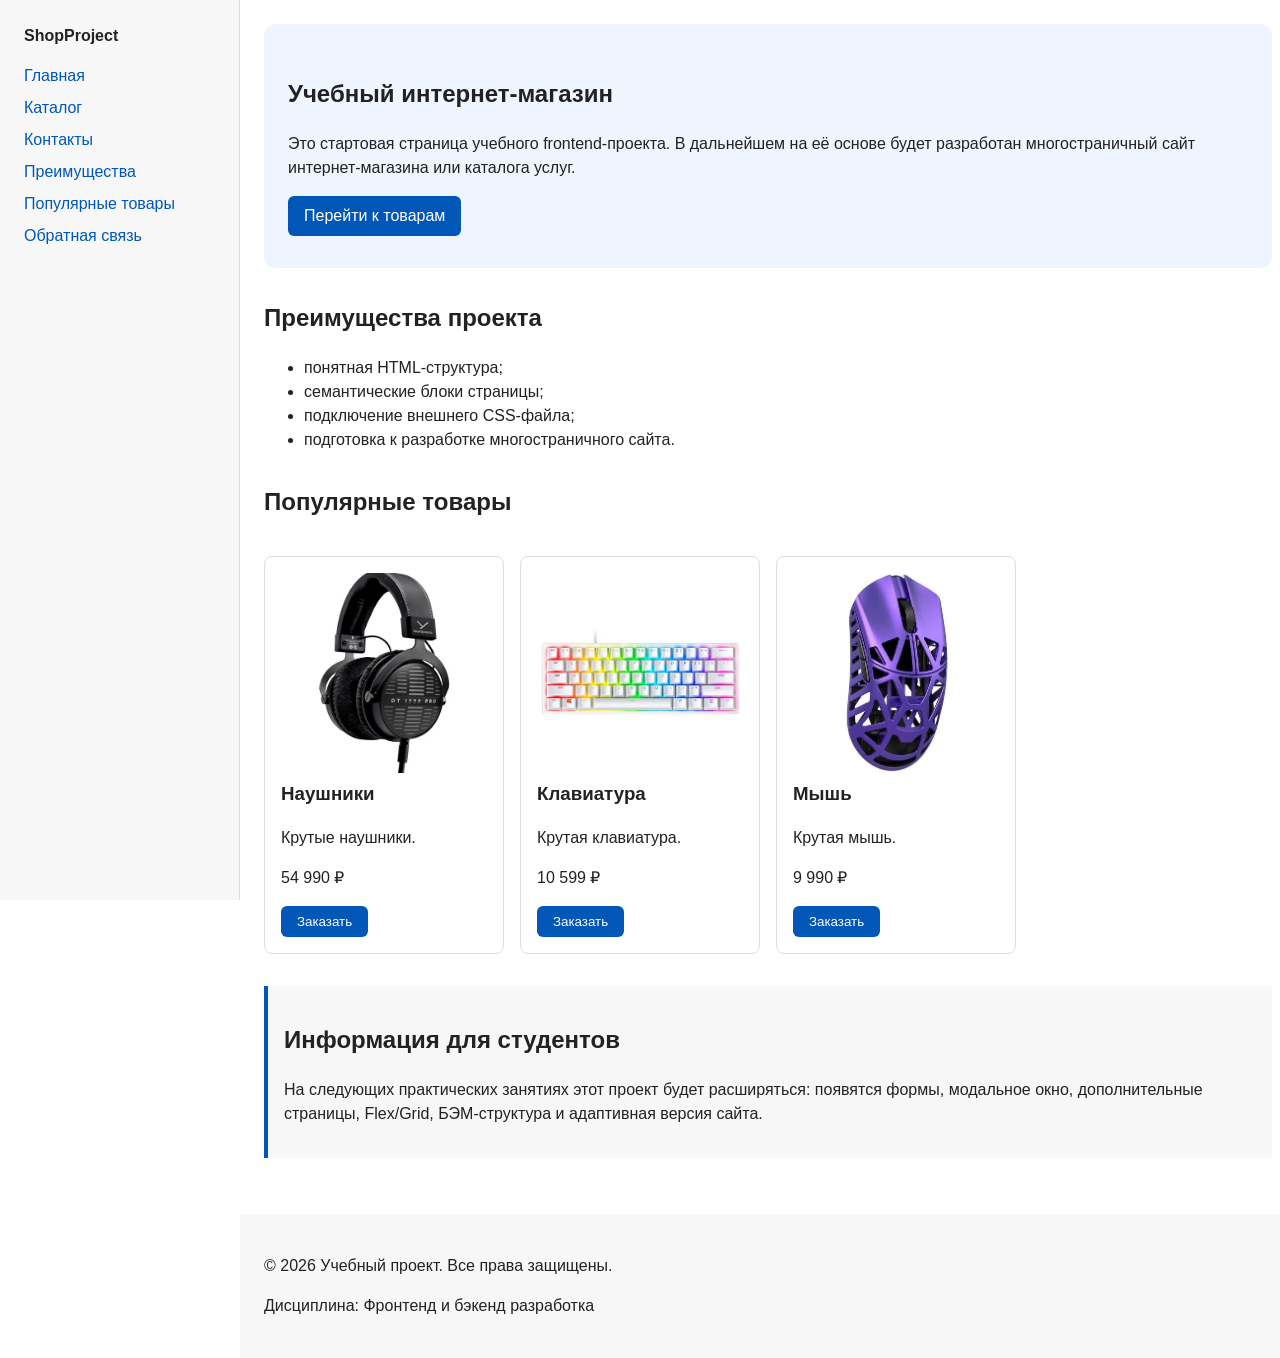
==== commit 7746ea23: "Merge pull request #6 from ofsyy/feature/multi-page-navigation Add multi-page structure navigation a" ====
--- a/index.html
+++ b/index.html
@@ -9,36 +9,17 @@
   <script src="js/main.js" defer></script>
 </head>
 <body>
-  <header class="site-header">
-    <div class="site-header__inner">
-      <a class="site-header__logo" href="index.html">ShopProject</a>
-
+  <header>
+    <div class="site-header">
+      <a class="site-logo" href="index.html">ShopProject</a>
       <nav class="site-nav" aria-label="Основная навигация">
         <ul class="site-nav__list">
-          <li class="site-nav__item">
-            <a class="site-nav__link site-nav__link--active" href="index.html">Главная</a>
-          </li>
-          <li class="site-nav__item">
-            <a class="site-nav__link" href="catalog.html">Каталог</a>
-          </li>
-          <li class="site-nav__item">
-            <a class="site-nav__link" href="product.html">Товар</a>
-          </li>
-          <li class="site-nav__item">
-            <a class="site-nav__link" href="order.html">Заявка</a>
-          </li>
-          <li class="site-nav__item">
-            <a class="site-nav__link" href="contacts.html">Контакты</a>
-          </li>
-          <li class="site-nav__item">
-            <a class="site-nav__link" href="index.html#advantages">Преимущества</a>
-          </li>
-          <li class="site-nav__item">
-            <a class="site-nav__link" href="index.html#popular">Популярные товары</a>
-          </li>
-          <li class="site-nav__item">
-            <a class="site-nav__link" href="index.html#contacts">Обратная связь</a>
-          </li>
+          <li><a href="index.html">Главная</a></li>
+          <li><a href="catalog.html">Каталог</a></li>
+          <li><a href="contacts.html">Контакты</a></li>
+          <li><a href="index.html#advantages">Преимущества</a></li>
+          <li><a href="index.html#popular">Популярные товары</a></li>
+          <li><a href="index.html#contacts">Обратная связь</a></li>
         </ul>
       </nav>
     </div>
@@ -52,10 +33,10 @@
         В дальнейшем на её основе будет разработан многостраничный сайт
         интернет-магазина или каталога услуг.
       </p>
-      <a class="button button--primary" href="#popular">Перейти к товарам</a>
+      <a class="button" href="#popular">Перейти к товарам</a>
     </section>
     <section class="section" id="advantages">
-      <h2 class="section__title">Преимущества проекта</h2>
+      <h2>Преимущества проекта</h2>
       <ul class="advantages-list">
         <li>понятная HTML-структура;</li>
         <li>семантические блоки страницы;</li>
@@ -68,9 +49,8 @@
 
 
     <section class="section" id="popular">
-      <h2 class="section__title">Популярные товары</h2>
-      <div class="products-grid">
-      <article class="product-card product-card--featured">
+      <h2>Популярные товары</h2>
+      <article class="product-card">
         <img
           class="product-card__image"
           src="images/headphones.jpg"
@@ -85,7 +65,7 @@
         </p>
         <p class="product-card__price">54 990 ₽</p>
         <button
-          class="button button--primary product-card__button"
+          class="button product-card__button"
           type="button"
           data-product="Наушники"
         >
@@ -109,7 +89,7 @@
         </p>
         <p class="product-card__price">10 599 ₽</p>
         <button
-          class="button button--primary product-card__button"
+          class="button product-card__button"
           type="button"
           data-product="Клавиатура"
         >
@@ -118,8 +98,7 @@
       </article>
       
       
-      <article class="product-card product-card--discount">
-        <span class="product-card__badge">Скидка</span>
+      <article class="product-card">
         <img
           class="product-card__image"
           src="images/mouse.jpg"
@@ -134,14 +113,17 @@
         </p>
         <p class="product-card__price">9 990 ₽</p>
         <button
-          class="button button--primary product-card__button"
+          class="button product-card__button"
           type="button"
           data-product="Мышь"
         >
           Заказать
         </button>
       </article>
-      </div>
+
+
+
+
     </section>
     <aside class="aside-info">
       <h2>Информация для студентов</h2>
@@ -153,21 +135,20 @@
     </aside>
 
   </main>
-  <footer class="site-footer" id="contacts">
+  <footer id="contacts">
     <p>&copy; 2026 Учебный проект. Все права защищены.</p>
     <p>Дисциплина: Фронтенд и бэкенд разработка</p>
   </footer>
 
 
   <dialog class="order-dialog" id="order-dialog" aria-labelledby="order-dialog-title">
-    <h2 class="order-dialog__title" id="order-dialog-title">Оформление заявки</h2>
+    <h2 id="order-dialog-title">Оформление заявки</h2>
     <form class="order-form" id="order-form" action="#" method="post" novalidate>
       <input id="selected-product" name="selected-product" type="hidden">
 
-      <div class="order-form__field">
-        <label class="order-form__label" for="order-name">Имя</label>
-        <input
-          class="order-form__input"
+      <div class="form-field">
+        <label for="order-name">Имя</label>
+        <input
           id="order-name"
           name="name"
           type="text"
@@ -178,10 +159,9 @@
         >
       </div>
 
-      <div class="order-form__field">
-        <label class="order-form__label" for="order-email">E-mail</label>
-        <input
-          class="order-form__input"
+      <div class="form-field">
+        <label for="order-email">E-mail</label>
+        <input
           id="order-email"
           name="email"
           type="email"
@@ -191,10 +171,9 @@
         >
       </div>
 
-      <div class="order-form__field">
-        <label class="order-form__label" for="order-phone">Телефон</label>
-        <input
-          class="order-form__input"
+      <div class="form-field">
+        <label for="order-phone">Телефон</label>
+        <input
           id="order-phone"
           name="phone"
           type="tel"
@@ -203,22 +182,21 @@
           pattern="^\+7 \(\d{3}\) \d{3}-\d{2}-\d{2}$"
           required
         >
-        <small class="order-form__hint">Формат: +7 (900) 000-00-00</small>
-      </div>
-
-      <div class="order-form__field">
-        <label class="order-form__label" for="order-date">Дата связи</label>
-        <input
-          class="order-form__input"
+        <small>Формат: +7 (900) 000-00-00</small>
+      </div>
+
+      <div class="form-field">
+        <label for="order-date">Дата связи</label>
+        <input
           id="order-date"
           name="date"
           type="date"
         >
       </div>
 
-      <div class="order-form__field">
-        <label class="order-form__label" for="order-topic">Тема заявки</label>
-        <select class="order-form__select" id="order-topic" name="topic" required>
+      <div class="form-field">
+        <label for="order-topic">Тема заявки</label>
+        <select id="order-topic" name="topic" required>
           <option value="">Выберите тему</option>
           <option value="product">Заказ товара</option>
           <option value="consultation">Консультация</option>
@@ -226,10 +204,9 @@
         </select>
       </div>
       
-      <div class="order-form__field">
-        <label class="order-form__label" for="order-comment">Комментарий</label>
+      <div class="form-field">
+        <label for="order-comment">Комментарий</label>
         <textarea
-          class="order-form__textarea"
           id="order-comment"
           name="comment"
           rows="4"
@@ -237,10 +214,9 @@
         ></textarea>
       </div>
       
-      <div class="order-form__field">
+      <div class="form-field form-field--checkbox">
         <label>
           <input
-            class="order-form__checkbox"
             id="order-agreement"
             name="agreement"
             type="checkbox"
@@ -250,9 +226,9 @@
         </label>
       </div>
       
-      <div class="order-form__actions">
-        <button class="button button--secondary" type="button" id="close-order-dialog">Закрыть</button>
-        <button class="button button--primary" type="submit">Отправить заявку</button>
+      <div class="form-actions">
+        <button type="button" id="close-order-dialog">Закрыть</button>
+        <button type="submit">Отправить заявку</button>
       </div>
     </form>
   </dialog>
--- a/css/style.css
+++ b/css/style.css
@@ -1,181 +1,1143 @@
+/* 
+
+  Универсальное правило для всех элементов.
+
+  border-box делает расчёт размеров более понятным:
+
+  width включает content, padding и border.
+
+*/
+
+
+
+* {
+
+    box-sizing: border-box;
+
+}
+
+
+
+.product-card__image {
+
+    width: 200px;        /* ширина */
+
+    height: 200px;       /* высота */
+
+    object-fit: cover;   /* чтобы не искажалось */
+
+}
+
+/*
+
+  Убираем стандартный внешний отступ браузера у body.
+
+  Без этого вокруг страницы может появиться белая рамка.
+
+*/
+
+
+
+
+
+
+
+
+
+/*
+
+  Задаём внутренние отступы для основных областей страницы.
+
+  Это делает содержимое визуально отделённым от краёв окна браузера.
+
+*/
+
+
+
+header,
+
+main,
+
+footer {
+
+  padding: var(--space-lg);
+
+}
+
+
+
+
+
+
+
+/*
+
+  Оформляем шапку страницы.
+
+  Пока используется простой светло-серый фон.
+
+*/
+
+
+
+header {
+
+    background-color: var(--color-surface);
+
+}
+
+
+
+
+
+/*
+
+  Оформляем подвал страницы тем же фоном,
+
+  чтобы визуально отделить его от основного содержимого.
+
+*/
+
+
+
+footer {
+
+    background-color: var(--color-surface);
+
+}
+
+
+
+
+
+/*
+
+  Ограничиваем ширину содержимого шапки,
+
+  чтобы оно не растягивалось слишком сильно на широких экранах.
+
+*/
+
+
+
+.site-header {
+
+    max-width: 1100px;
+
+    margin: 0 auto;
+
+}
+
+
+
+
+
+/*
+
+  Оформляем текстовый логотип.
+
+*/
+
+
+
+.site-logo {
+
+    font-weight: bold;
+
+    text-decoration: none;
+
+    color: #222222;
+
+}
+
+
+
+
+
+/*
+
+  Убираем стандартные отступы и маркеры списка навигации.
+
+*/
+
+
+
+.site-nav__list {
+
+    padding: 0;
+
+    margin: 16px 0 0;
+
+    list-style: none;
+
+}
+
+
+
+
+
+/*
+
+  Добавляем расстояние между пунктами меню.
+
+*/
+
+
+
+.site-nav__list li {
+
+    margin-bottom: 8px;
+
+}
+
+
+
+
+
+/*
+
+  Оформляем ссылки меню.
+
+*/
+
+
+
+.site-nav__list a {
+
+    color: #0057b8;
+
+    text-decoration: none;
+
+}
+
+
+
+
+
+/*
+
+  При наведении мыши подчёркиваем ссылку.
+
+  Подробно состояния интерфейса будут рассмотрены в практической работе 1.7.
+
+*/
+
+
+
+.site-nav__list a:hover {
+
+    text-decoration: underline;
+
+}
+
+
+
+
+
+/*
+
+  Hero-блок — первый крупный блок страницы.
+
+  Он визуально отделяется от остальных разделов фоном и отступами.
+
+*/
+
+
+
+.hero {
+
+    max-width: 1100px;
+
+    margin: 0 auto 32px;
+
+    padding: 32px 20px;
+
+    background-color: #eef5ff;
+
+    border-radius: 12px;
+
+}
+
+
+
+
+
+/*
+
+  Общий класс для разделов страницы.
+
+*/
+
+
+
+.section {
+
+    max-width: 1100px;
+
+    margin: 0 auto 32px;
+
+}
+
+
+
+
+
+/*
+
+  Убираем лишний верхний отступ у заголовков разделов.
+
+*/
+
+
+
+.section h2 {
+
+    margin-top: 0;
+
+}
+
+
+
+
+
+/*
+
+  Карточка товара — самостоятельный блок.
+
+  На следующих занятиях карточки будут доработаны и выстроены в сетку.
+
+*/
+
+
+
+.product-card {
+
+    margin-bottom: var(--space-md);
+
+  padding: var(--space-md);
+
+  border: 1px solid var(--color-border);
+
+  border-radius: var(--radius-md);
+
+  background-color: var(--color-bg);
+
+
+
+}
+
+
+
+
+
+/*
+
+  Убираем лишний верхний отступ у заголовка карточки.
+
+*/
+
+
+
+.product-card:hover {
+
+  border-color: var(--color-primary);
+
+}
+
+
+
+.product-card h3 {
+
+  margin-top: 0;
+
+}
+
+
+
+
+
+
+
+/*
+
+  Пока это обычная ссылка, но визуально она оформляется как кнопка.
+
+*/
+
+
+
+.button {
+
+  display: inline-block;
+
+  padding: var(--space-sm) var(--space-md);
+
+  color: var(--color-white);
+
+  background-color: var(--color-primary);
+
+  text-decoration: none;
+
+  border: none;
+
+  border-radius: var(--radius-sm);
+
+  cursor: pointer;
+
+}
+
+
+
+.button:hover {
+
+  background-color: var(--color-primary-dark);
+
+}
+
+
+
+.button:focus-visible {
+
+  outline: 2px solid var(--color-primary);
+
+  outline-offset: 3px;
+
+}
+
+
+
+.button:disabled {
+
+  opacity: 0.6;
+
+  cursor: not-allowed;
+
+}
+
+
+
+
+
+
+
+/*
+
+  Простое состояние наведения для кнопки.
+
+*/
+
+
+
+.button:hover {
+
+    background-color: #003f86;
+
+}
+
+
+
+
+
+/*
+
+  Дополнительный информационный блок.
+
+*/
+
+
+
+.aside-info {
+
+    max-width: var(--container-width);
+
+  margin: 0 auto var(--space-xl);
+
+  padding: var(--space-md);
+
+  border-left: 4px solid var(--color-primary);
+
+  background-color: var(--color-surface);
+
+
+
+}
+
+
+
+
+
+/*
+
+  Модальное окно.
+
+  Элемент dialog сам умеет открываться поверх страницы.
+
+*/
+
+
+
+.order-dialog {
+
+    width: min(100% - 32px, 560px);
+
+    padding: 24px;
+
+    border: none;
+
+    border-radius: 12px;
+
+}
+
+
+
+
+
+/*
+
+  Затемнение фона за модальным окном.
+
+*/
+
+
+
+.order-dialog::backdrop {
+
+    background-color: rgba(0, 0, 0, 0.5);
+
+}
+
+
+
+
+
+/*
+
+  Поле формы.
+
+  Каждый блок получает нижний отступ.
+
+*/
+
+
+
+.form-field {
+
+    margin-bottom: 16px;
+
+}
+
+
+
+
+
+/*
+
+  Подпись поля.
+
+*/
+
+
+
+.form-field label {
+
+    display: block;
+
+    margin-bottom: 6px;
+
+}
+
+
+
+
+
+/*
+
+  Основные поля формы.
+
+*/
+
+
+
+.form-field input,
+
+.form-field select,
+
+.form-field textarea {
+
+    width: 100%;
+
+    padding: 10px 12px;
+
+    border: 1px solid #cccccc;
+
+    border-radius: 6px;
+
+    font: inherit;
+
+}
+
+
+
+
+
+/*
+
+  Checkbox не должен занимать всю ширину.
+
+*/
+
+
+
+.form-field input[type="checkbox"] {
+
+    width: auto;
+
+}
+
+
+
+
+
+/*
+
+  Подсказка под полем телефона.
+
+*/
+
+
+
+.form-field small {
+
+    display: block;
+
+    margin-top: 4px;
+
+    color: #666666;
+
+}
+
+
+
+
+
+/*
+
+  Видимый фокус для клавиатурной навигации.
+
+*/
+
+
+
+.form-field input:focus-visible,
+
+.form-field select:focus-visible,
+
+.form-field textarea:focus-visible,
+
+.form-actions button:focus-visible {
+
+    outline: 2px solid #0057b8;
+
+    outline-offset: 2px;
+
+}
+
+
+
+
+
+/*
+
+  Подсветка ошибочных полей.
+
+  Атрибут aria-invalid будет добавляться через JavaScript.
+
+*/
+
+
+
+[aria-invalid="true"] {
+
+    border-color: #b00020;
+
+}
+
+
+
+
+
+/*
+
+  Кнопки формы.
+
+*/
+
+
+
+.form-actions {
+
+    display: flex;
+
+    gap: 12px;
+
+    margin-top: 20px;
+
+}
+
+
+
+
+
+/*
+
+  Сообщение об успешной отправке.
+
+*/
+
+
+
+.success-message {
+
+    max-width: var(--container-width);
+
+  margin: var(--space-lg) auto;
+
+  padding: var(--space-md);
+
+  border-left: 4px solid var(--color-success);
+
+  background-color: var(--color-success-bg);
+
+
+
+}
+
+
+
+
+
 /* ===============================
+
    1. Переменные проекта
+
    =============================== */
 
 :root {
+
   /* Основные цвета проекта */
+
   --color-bg: #ffffff;
+
   --color-text: #222222;
+
   --color-muted: #666666;
+
   --color-primary: #0057b8;
+
   --color-primary-dark: #003f86;
+
   --color-border: #dddddd;
+
   --color-surface: #f7f7f7;
+
   --color-surface-accent: #eef5ff;
+
   --color-danger: #b00020;
+
   --color-success: #168a2f;
+
   --color-success-bg: #eefaf0;
+
   --color-white: #ffffff;
 
+
+
   /* Отступы */
+
   --space-xs: 4px;
+
   --space-sm: 8px;
+
   --space-md: 16px;
+
   --space-lg: 24px;
+
   --space-xl: 32px;
 
+
+
   /* Скругления */
+
   --radius-sm: 6px;
+
   --radius-md: 8px;
+
   --radius-lg: 12px;
 
+
+
   /* Размеры */
+
   --container-width: 1100px;
-}
+
+}
+
 
 
 /* ===============================
+
    2. Базовые стили
+
    =============================== */
 
 * {
+
   box-sizing: border-box;
-}
-
-html {
-  scroll-behavior: smooth;
-}
+
+}
+
+
 
 body {
+
   margin: 0;
+
   font-family: Arial, sans-serif;
+
   line-height: 1.5;
+
   color: var(--color-text);
+
   background-color: var(--color-bg);
-}
-
-main {
+
+}
+
+
+
+
+
+/* ===============================
+
+   3. Общие элементы интерфейса
+
+   =============================== */
+
+a {
+
+  color: var(--color-primary);
+
+}
+
+
+
+a:hover {
+
+  color: var(--color-primary-dark);
+
+}
+
+
+
+a:focus-visible {
+
+  outline: 2px solid var(--color-primary);
+
+  outline-offset: 3px;
+
+}
+
+
+
+/* ===============================
+
+   4. Компоненты страницы
+
+   =============================== */
+
+.hero {
+
+  max-width: var(--container-width);
+
+  margin: 0 auto var(--space-xl);
+
+  padding: var(--space-xl) var(--space-lg);
+
+  background-color: var(--color-surface-accent);
+
+  border-radius: var(--radius-lg);
+
+}
+
+
+
+.section {
+
+  max-width: var(--container-width);
+
+  margin: 0 auto var(--space-xl);
+
+}
+
+
+
+.section h2 {
+
+  margin-top: 0;
+
+}
+
+
+
+/* ===============================
+
+   5. Форма и модальное окно
+
+   =============================== */
+
+.order-dialog {
+
+  width: min(100% - 32px, 560px);
+
   padding: var(--space-lg);
-}
-
-:target {
-  outline: 2px dashed var(--color-primary);
-  outline-offset: 4px;
-}
-
+
+  border: none;
+
+  border-radius: var(--radius-lg);
+
+}
+
+
+
+.order-dialog::backdrop {
+
+  background-color: rgba(0, 0, 0, 0.5);
+
+}
+
+
+
+.form-field {
+
+  margin-bottom: var(--space-md);
+
+}
+
+
+
+.form-field label {
+
+  display: block;
+
+  margin-bottom: var(--space-xs);
+
+}
+
+
+
+.form-field input,
+
+.form-field select,
+
+.form-field textarea {
+
+  width: 100%;
+
+  padding: 10px 12px;
+
+  border: 1px solid var(--color-border);
+
+  border-radius: var(--radius-sm);
+
+  font: inherit;
+
+}
+
+
+
+.form-field input[type="checkbox"] {
+
+  width: auto;
+
+}
+
+
+
+.form-field small {
+
+  display: block;
+
+  margin-top: var(--space-xs);
+
+  color: var(--color-muted);
+
+}
+
+.form-field input:hover,
+
+.form-field select:hover,
+
+.form-field textarea:hover {
+
+  border-color: var(--color-primary);
+
+}
+
+
+
+.form-field input:focus-visible,
+
+.form-field select:focus-visible,
+
+.form-field textarea:focus-visible,
+
+.form-actions button:focus-visible {
+
+  outline: 2px solid var(--color-primary);
+
+  outline-offset: 3px;
+
+}
+
+
+
+[aria-invalid="true"] {
+
+  border-color: var(--color-danger);
+
+}
 
 /* ===============================
-   3. Общие элементы интерфейса
+
+   6. Боковое меню, которое едет за экраном
+
    =============================== */
 
-a {
-  color: var(--color-primary);
-}
-
-a:hover {
-  color: var(--color-primary-dark);
-}
-
-a:focus-visible {
-  outline: 2px solid var(--color-primary);
-  outline-offset: 3px;
-}
-
-.button {
-  display: inline-block;
-  padding: var(--space-sm) var(--space-md);
-  border: none;
-  border-radius: var(--radius-sm);
-  font: inherit;
-  text-decoration: none;
-  cursor: pointer;
-}
-
-.button--primary {
-  color: var(--color-white);
-  background-color: var(--color-primary);
-}
-
-.button--primary:hover {
-  background-color: var(--color-primary-dark);
-}
-
-.button--secondary {
-  color: var(--color-primary);
-  background-color: transparent;
-  border: 1px solid var(--color-primary);
-}
-
-.button--secondary:hover {
-  color: var(--color-white);
-  background-color: var(--color-primary);
-}
-
-.button:focus-visible {
-  outline: 2px solid var(--color-primary);
-  outline-offset: 3px;
-}
-
-.button:disabled,
-.button--disabled {
-  opacity: 0.6;
-  cursor: not-allowed;
-}
+body {
+
+  display: grid;
+
+  grid-template-columns: 240px 1fr;
+
+  align-items: start;
+
+}
+
+
+
+header {
+
+  grid-column: 1;
+
+  grid-row: 1 / span 2;   /* занимает высоту main + footer */
+
+  position: sticky;
+
+  top: 0;                 /* прилипает к верху окна при прокрутке */
+
+  align-self: start;
+
+  min-height: 100vh;
+
+  border-right: 1px solid var(--color-border);
+
+}
+
+
+
+main   { grid-column: 2; grid-row: 1; }
+
+footer { grid-column: 2; grid-row: 2; }
+
+.success-message { grid-column: 2; }
+
+
+
+.site-header {
+
+  max-width: none;
+
+  margin: 0;
+
+}
+
 
 
 /* ===============================
-   4. Шапка и навигация
+
+   7. Горизонтальные карточки товаров
+
    =============================== */
 
-.site-header {
-  background-color: var(--color-surface);
-}
-
-.site-header__inner {
-  max-width: var(--container-width);
-  margin: 0 auto;
-  padding: var(--space-lg);
-}
-
-.site-header__logo {
-  font-weight: 700;
-  color: var(--color-text);
-  text-decoration: none;
-}
-
-.site-nav__list {
-  display: flex;
-  flex-wrap: wrap;
-  justify-content: center;
-  align-items: center;
+#popular {
+
+  display: grid;
+
+  grid-template-columns: repeat(auto-fit, minmax(240px, 1fr));
+
   gap: var(--space-md);
-  padding: 0;
-  margin: var(--space-md) 0 0;
-  list-style: none;
-}
-
-.site-nav__link {
-  display: inline-block;
-  padding: var(--space-sm) var(--space-md);
-  color: var(--color-primary);
-  text-decoration: none;
-  border-radius: var(--radius-sm);
-}
-
-.site-nav__link:hover {
-  color: var(--color-white);
-  background-color: var(--color-primary);
-}
-
-.site-nav__link:focus-visible {
-  outline: 2px solid var(--color-primary);
-  outline-offset: 3px;
-}
-
-.site-nav__link--active {
-  color: var(--color-white);
-  background-color: var(--color-primary);
-}
+
+}
+
+
+
+#popular h2 {
+
+  grid-column: 1 / -1;    /* заголовок на всю ширину */
+
+}
+
+
+
+.product-card {
+
+  margin-bottom: 0;       /* отступ теперь задаёт gap */
+
+}
+
+
+
+.product-card__image {
+
+  width: 100%;
+
+  height: 200px;
+
+}
+
+
+
+/* ===============================
+
+   8. Адаптив: на узких экранах меню сверху
+
+   =============================== */
+
+@media (max-width: 800px) {
+
+  body {
+
+    display: block;
+
+  }
+
+
+
+  header {
+
+    position: static;
+
+    min-height: 0;
+
+    border-right: none;
+
+  }
+
+}
+
+
+/* ===============================
+   9. Хлебные крошки и якоря
+   =============================== */
 
 .breadcrumbs {
   max-width: var(--container-width);
@@ -184,343 +1146,20 @@
   color: var(--color-muted);
 }
 
-.breadcrumbs__link {
+.breadcrumbs a {
   color: var(--color-primary);
 }
 
-.breadcrumbs__link + .breadcrumbs__link::before,
-.breadcrumbs__current::before {
+.breadcrumbs span::before {
   content: " / ";
   color: var(--color-muted);
 }
 
-
-/* ===============================
-   5. Компоненты страницы
-   =============================== */
-
-.hero {
-  max-width: var(--container-width);
-  margin: 0 auto var(--space-xl);
-  padding: var(--space-xl) var(--space-lg);
-  background-color: var(--color-surface-accent);
-  border-radius: var(--radius-lg);
-}
-
-.section {
-  max-width: var(--container-width);
-  margin: 0 auto var(--space-xl);
-}
-
-.section__title {
-  margin-top: 0;
-}
-
-.aside-info {
-  max-width: var(--container-width);
-  margin: 0 auto var(--space-xl);
-  padding: var(--space-md);
-  border-left: 4px solid var(--color-primary);
-  background-color: var(--color-surface);
-}
-
-.success-message {
-  max-width: var(--container-width);
-  margin: var(--space-lg) auto;
-  padding: var(--space-md);
-  border-left: 4px solid var(--color-success);
-  background-color: var(--color-success-bg);
-}
-
-.site-footer {
-  padding: var(--space-lg);
-  background-color: var(--color-surface);
-}
-
-
-/* ===============================
-   6. Карточки товаров
-   =============================== */
-
-.products-grid {
-  display: grid;
-  grid-template-columns: repeat(3, 1fr);
-  gap: var(--space-lg);
-}
-
-.product-card {
-  position: relative;
-  display: flex;
-  flex-direction: column;
-  gap: var(--space-sm);
-  padding: var(--space-md);
-  border: 1px solid var(--color-border);
-  border-radius: var(--radius-md);
-  background-color: var(--color-bg);
-}
-
-.product-card:hover {
-  border-color: var(--color-primary);
-}
-
-.product-card--featured {
-  border-color: var(--color-primary);
-}
-
-.product-card--discount {
-  border-color: var(--color-danger);
-}
-
-.product-card__image {
-  width: 100%;
-  height: 200px;
-  object-fit: cover;   /* чтобы не искажалось */
-}
-
-.product-card__title {
-  margin: 0;
-  color: var(--color-text);
-}
-
-.product-card__description {
-  margin: 0;
-  color: var(--color-muted);
-}
-
-.product-card__price {
-  margin: 0;
-  font-weight: 700;
-}
-
-.product-card--discount .product-card__price {
-  color: var(--color-danger);
-}
-
-.product-card__button {
-  margin-top: auto;
-  align-self: flex-start;
-}
-
-.product-card__badge {
-  position: absolute;
-  top: var(--space-sm);
-  right: var(--space-sm);
-  padding: 4px 8px;
-  color: var(--color-white);
-  background-color: var(--color-danger);
-  border-radius: var(--radius-sm);
-}
-
-
-/* ===============================
-   7. Страница каталога
-   =============================== */
-
-.catalog-layout {
-  max-width: var(--container-width);
-  margin: 0 auto var(--space-xl);
-  display: grid;
-  grid-template-columns: 260px 1fr;
-  grid-template-areas: "filters products";
-  gap: var(--space-lg);
-}
-
-.catalog-filters {
-  grid-area: filters;
-  padding: var(--space-md);
-  border: 1px solid var(--color-border);
-  border-radius: var(--radius-md);
-  background-color: var(--color-surface);
-}
-
-.catalog-products {
-  grid-area: products;
-}
-
-.filters-form {
-  display: grid;
-  gap: var(--space-md);
-}
-
-.filters-form__fieldset {
-  margin: 0;
-  padding: var(--space-md);
-  border: 1px solid var(--color-border);
-  border-radius: var(--radius-sm);
-}
-
-.filters-form__legend {
-  font-weight: 700;
-}
-
-.filters-form__label {
-  display: block;
-  margin-bottom: var(--space-sm);
-}
-
-.filters-form__input {
-  width: 100%;
-  padding: 8px 10px;
-  border: 1px solid var(--color-border);
-  border-radius: var(--radius-sm);
-  font: inherit;
-}
-
-
-/* ===============================
-   8. Форма и модальное окно
-   =============================== */
-
-.order-dialog {
-  width: min(100% - 32px, 560px);
-  padding: var(--space-lg);
-  border: none;
-  border-radius: var(--radius-lg);
-}
-
-.order-dialog::backdrop {
-  background-color: rgba(0, 0, 0, 0.5);
-}
-
-.order-dialog__title {
-  margin-top: 0;
-}
-
-.order-form__field {
-  margin-bottom: var(--space-md);
-}
-
-.order-form__label {
-  display: block;
-  margin-bottom: var(--space-xs);
-}
-
-.order-form__input,
-.order-form__select,
-.order-form__textarea {
-  width: 100%;
-  padding: 10px 12px;
-  border: 1px solid var(--color-border);
-  border-radius: var(--radius-sm);
-  font: inherit;
-}
-
-.order-form__checkbox {
-  width: auto;
-}
-
-.order-form__hint {
-  display: block;
-  margin-top: var(--space-xs);
-  color: var(--color-muted);
-}
-
-.order-form__input:hover,
-.order-form__select:hover,
-.order-form__textarea:hover {
-  border-color: var(--color-primary);
-}
-
-.order-form__input:focus-visible,
-.order-form__select:focus-visible,
-.order-form__textarea:focus-visible {
-  outline: 2px solid var(--color-primary);
-  outline-offset: 3px;
-}
-
-[aria-invalid="true"] {
-  border-color: var(--color-danger);
-}
-
-.order-form__actions {
-  display: flex;
-  gap: var(--space-md);
-  margin-top: var(--space-lg);
-}
-
-
-.order-form--page {
-  max-width: 560px;
-}
-
-
-/* ===============================
-   9. Страница товара
-   =============================== */
-
-.product__image {
-  width: 300px;
-  height: 300px;
-  object-fit: cover;
-}
-
-.product__price {
-  font-size: 24px;
-  font-weight: 700;
-}
-
-.product-table {
-  width: 100%;
-  max-width: 560px;
-  border-collapse: collapse;
-}
-
-.product-table caption {
-  margin-bottom: var(--space-sm);
-  text-align: left;
-  font-weight: 700;
-}
-
-.product-table th,
-.product-table td {
-  padding: var(--space-sm) var(--space-md);
-  border: 1px solid var(--color-border);
-  text-align: left;
-}
-
-.product-table th {
-  background-color: var(--color-surface);
-}
-
-
-/* ===============================
-   10. Боковое меню, которое едет за экраном
-   =============================== */
-
-body {
-  display: grid;
-  grid-template-columns: 240px 1fr;
-  align-items: start;
-}
-
-.site-header {
-  grid-column: 1;
-  grid-row: 1 / span 2;   /* занимает высоту main + footer */
-  position: sticky;
-  top: 0;                 /* прилипает к верху окна при прокрутке */
-  z-index: 10;
-  align-self: start;
-  min-height: 100vh;
-  border-right: 1px solid var(--color-border);
-}
-
-main   { grid-column: 2; grid-row: 1; }
-.site-footer { grid-column: 2; grid-row: 2; }
-.success-message { grid-column: 2; }
-
-
-/* ===============================
-   11. Адаптив: на узких экранах меню сверху
-   =============================== */
-
-@media (max-width: 800px) {
-  body {
-    display: block;
-  }
-
-  .site-header {
-    position: static;
-    min-height: 0;
-    border-right: none;
-  }
-}
+html {
+  scroll-behavior: smooth;
+}
+
+:target {
+  outline: 2px dashed var(--color-primary);
+  outline-offset: 4px;
+}
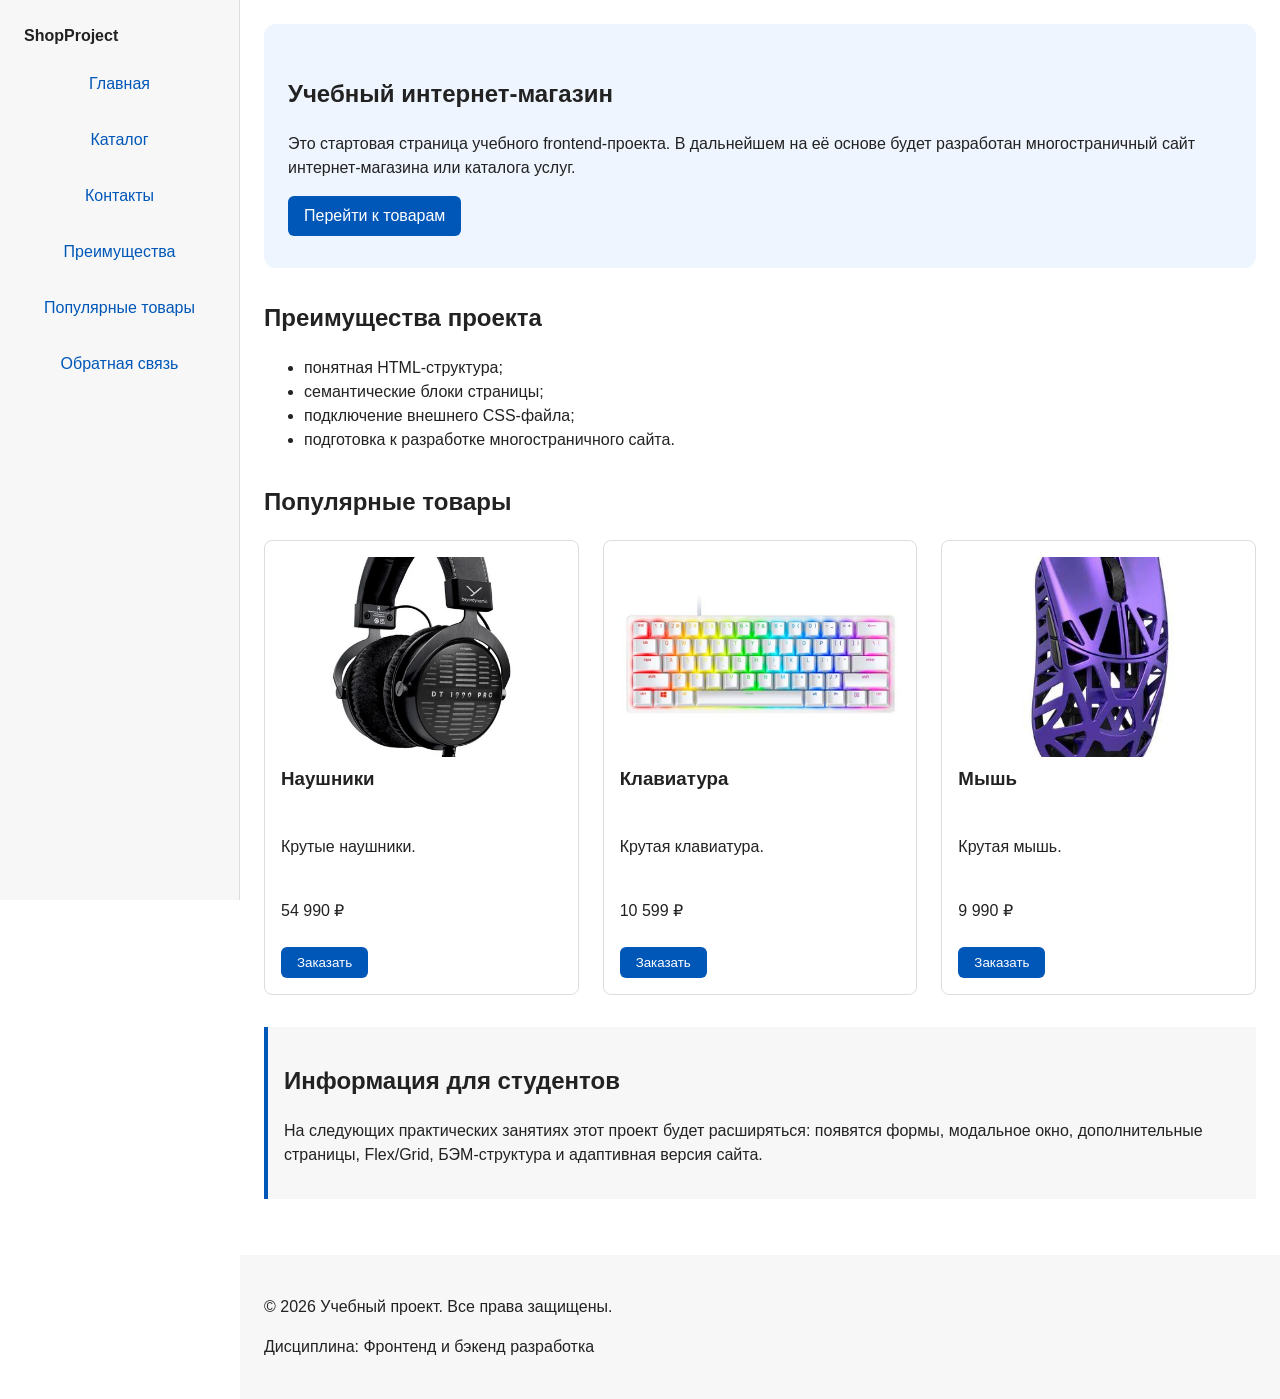
==== commit c962b220: "Merge pull request #7 from ofsyy/feature/flex-grid-navigation Add flex navigation and grid catalog l" ====
--- a/index.html
+++ b/index.html
@@ -50,6 +50,7 @@
 
     <section class="section" id="popular">
       <h2>Популярные товары</h2>
+      <div class="products-grid">
       <article class="product-card">
         <img
           class="product-card__image"
@@ -120,10 +121,7 @@
           Заказать
         </button>
       </article>
-
-
-
-
+      </div>
     </section>
     <aside class="aside-info">
       <h2>Информация для студентов</h2>
--- a/css/style.css
+++ b/css/style.css
@@ -163,13 +163,14 @@
 
 
 .site-nav__list {
-
-    padding: 0;
-
-    margin: 16px 0 0;
-
-    list-style: none;
-
+  display: flex;
+  flex-wrap: wrap;
+  justify-content: center;
+  align-items: center;
+  gap: var(--space-md);
+  padding: 0;
+  margin: var(--space-md) 0 0;
+  list-style: none;
 }
 
 
@@ -184,11 +185,7 @@
 
 
 
-.site-nav__list li {
-
-    margin-bottom: 8px;
-
-}
+
 
 
 
@@ -203,11 +200,11 @@
 
 
 .site-nav__list a {
-
-    color: #0057b8;
-
-    text-decoration: none;
-
+  display: inline-block;
+  padding: var(--space-sm) var(--space-md);
+  color: var(--color-primary);
+  text-decoration: none;
+  border-radius: var(--radius-sm);
 }
 
 
@@ -225,9 +222,8 @@
 
 
 .site-nav__list a:hover {
-
-    text-decoration: underline;
-
+  color: var(--color-white);
+  background-color: var(--color-primary);
 }
 
 
@@ -1068,30 +1064,26 @@
 
    =============================== */
 
-#popular {
-
+.products-grid {
   display: grid;
-
-  grid-template-columns: repeat(auto-fit, minmax(240px, 1fr));
-
-  gap: var(--space-md);
-
-}
-
-
-
-#popular h2 {
-
-  grid-column: 1 / -1;    /* заголовок на всю ширину */
-
-}
-
-
+  grid-template-columns: repeat(3, 1fr);
+  gap: var(--space-lg);
+}
 
 .product-card {
-
-  margin-bottom: 0;       /* отступ теперь задаёт gap */
-
+  display: flex;
+  flex-direction: column;
+  gap: var(--space-sm);
+  margin-bottom: 0;
+  padding: var(--space-md);
+  border: 1px solid var(--color-border);
+  border-radius: var(--radius-md);
+  background-color: var(--color-bg);
+}
+
+.product-card .button {
+  margin-top: auto;
+  align-self: flex-start;
 }
 
 
@@ -1163,3 +1155,58 @@
   outline: 2px dashed var(--color-primary);
   outline-offset: 4px;
 }
+
+
+/* ===============================
+   10. Страница каталога
+   =============================== */
+
+.catalog-layout {
+  max-width: var(--container-width);
+  margin: 0 auto var(--space-xl);
+  display: grid;
+  grid-template-columns: 260px 1fr;
+  grid-template-areas: "filters products";
+  gap: var(--space-lg);
+}
+
+.catalog-filters {
+  grid-area: filters;
+  padding: var(--space-md);
+  border: 1px solid var(--color-border);
+  border-radius: var(--radius-md);
+  background-color: var(--color-surface);
+}
+
+.catalog-products {
+  grid-area: products;
+}
+
+.filters-form {
+  display: grid;
+  gap: var(--space-md);
+}
+
+.filters-form fieldset {
+  margin: 0;
+  padding: var(--space-md);
+  border: 1px solid var(--color-border);
+  border-radius: var(--radius-sm);
+}
+
+.filters-form legend {
+  font-weight: 700;
+}
+
+.filters-form label {
+  display: block;
+  margin-bottom: var(--space-sm);
+}
+
+.filters-form input[type="number"] {
+  width: 100%;
+  padding: 8px 10px;
+  border: 1px solid var(--color-border);
+  border-radius: var(--radius-sm);
+  font: inherit;
+}
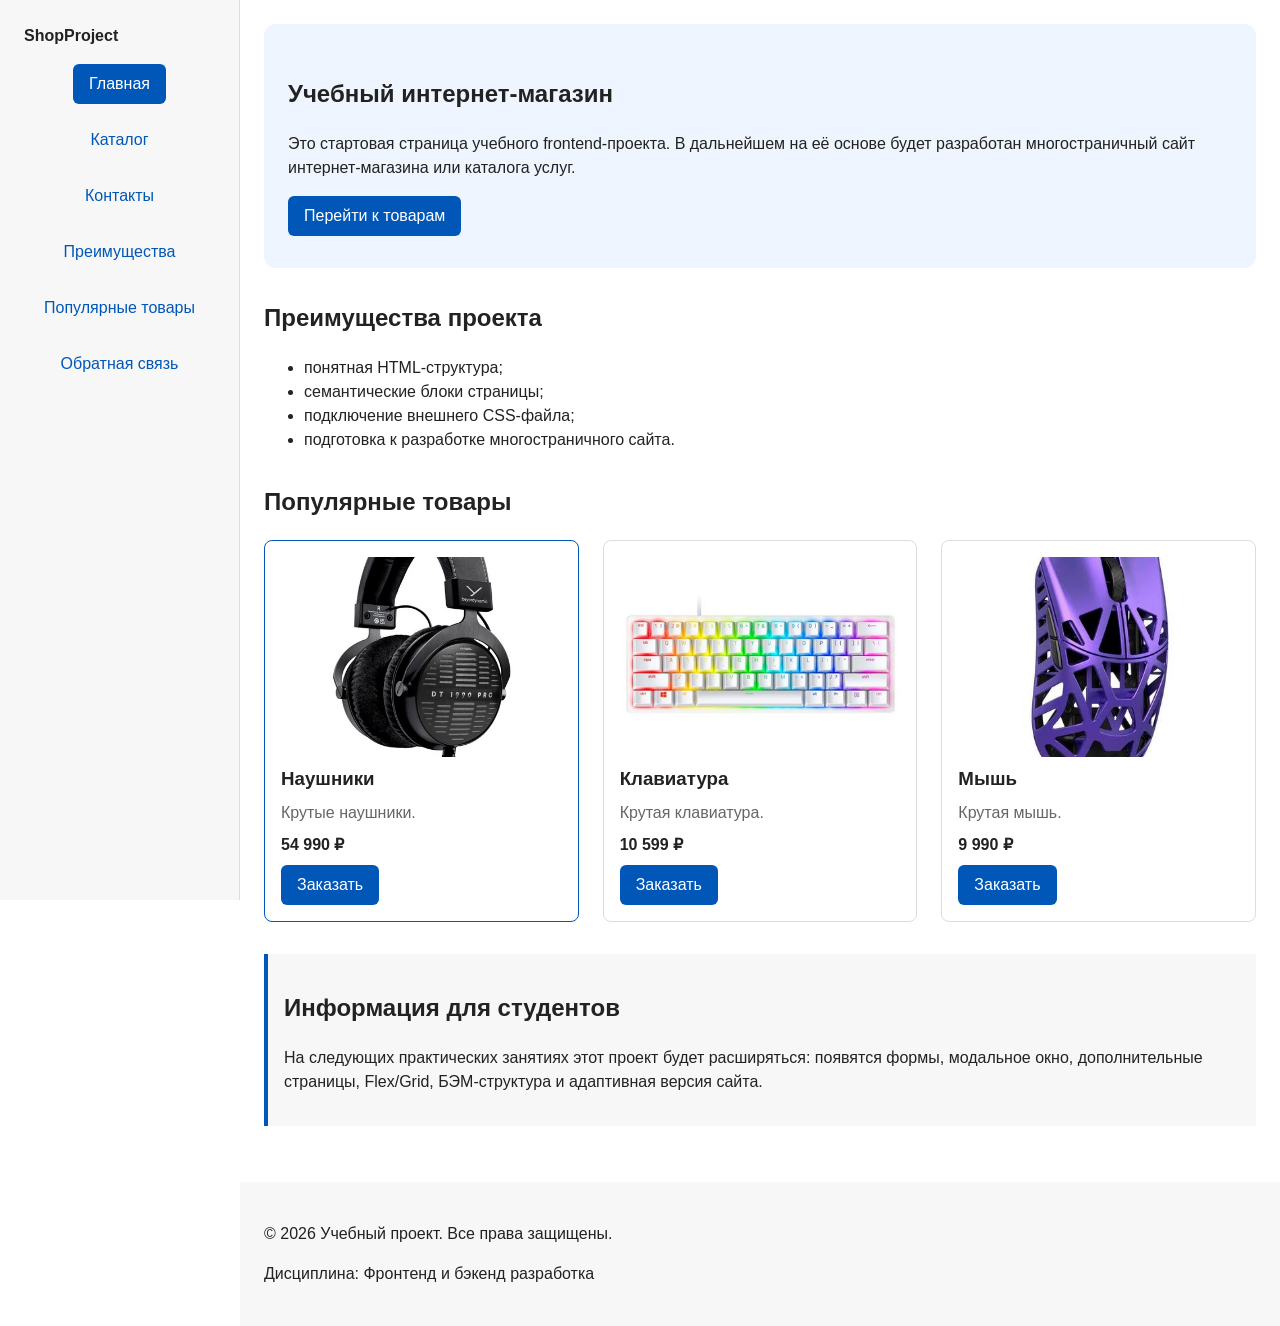
==== commit 7144bdd6: "Merge pull request #8 from ofsyy/refactor/bem-css-classes refactor: apply BEM naming to CSS classes" ====
--- a/index.html
+++ b/index.html
@@ -9,17 +9,30 @@
   <script src="js/main.js" defer></script>
 </head>
 <body>
-  <header>
-    <div class="site-header">
-      <a class="site-logo" href="index.html">ShopProject</a>
+  <header class="site-header">
+    <div class="site-header__inner">
+      <a class="site-header__logo" href="index.html">ShopProject</a>
+
       <nav class="site-nav" aria-label="Основная навигация">
         <ul class="site-nav__list">
-          <li><a href="index.html">Главная</a></li>
-          <li><a href="catalog.html">Каталог</a></li>
-          <li><a href="contacts.html">Контакты</a></li>
-          <li><a href="index.html#advantages">Преимущества</a></li>
-          <li><a href="index.html#popular">Популярные товары</a></li>
-          <li><a href="index.html#contacts">Обратная связь</a></li>
+          <li class="site-nav__item">
+            <a class="site-nav__link site-nav__link--active" href="index.html">Главная</a>
+          </li>
+          <li class="site-nav__item">
+            <a class="site-nav__link" href="catalog.html">Каталог</a>
+          </li>
+          <li class="site-nav__item">
+            <a class="site-nav__link" href="contacts.html">Контакты</a>
+          </li>
+          <li class="site-nav__item">
+            <a class="site-nav__link" href="index.html#advantages">Преимущества</a>
+          </li>
+          <li class="site-nav__item">
+            <a class="site-nav__link" href="index.html#popular">Популярные товары</a>
+          </li>
+          <li class="site-nav__item">
+            <a class="site-nav__link" href="index.html#contacts">Обратная связь</a>
+          </li>
         </ul>
       </nav>
     </div>
@@ -33,10 +46,10 @@
         В дальнейшем на её основе будет разработан многостраничный сайт
         интернет-магазина или каталога услуг.
       </p>
-      <a class="button" href="#popular">Перейти к товарам</a>
+      <a class="button button--primary" href="#popular">Перейти к товарам</a>
     </section>
     <section class="section" id="advantages">
-      <h2>Преимущества проекта</h2>
+      <h2 class="section__title">Преимущества проекта</h2>
       <ul class="advantages-list">
         <li>понятная HTML-структура;</li>
         <li>семантические блоки страницы;</li>
@@ -49,9 +62,9 @@
 
 
     <section class="section" id="popular">
-      <h2>Популярные товары</h2>
+      <h2 class="section__title">Популярные товары</h2>
       <div class="products-grid">
-      <article class="product-card">
+      <article class="product-card product-card--featured">
         <img
           class="product-card__image"
           src="images/headphones.jpg"
@@ -66,7 +79,7 @@
         </p>
         <p class="product-card__price">54 990 ₽</p>
         <button
-          class="button product-card__button"
+          class="button button--primary product-card__button"
           type="button"
           data-product="Наушники"
         >
@@ -90,7 +103,7 @@
         </p>
         <p class="product-card__price">10 599 ₽</p>
         <button
-          class="button product-card__button"
+          class="button button--primary product-card__button"
           type="button"
           data-product="Клавиатура"
         >
@@ -114,7 +127,7 @@
         </p>
         <p class="product-card__price">9 990 ₽</p>
         <button
-          class="button product-card__button"
+          class="button button--primary product-card__button"
           type="button"
           data-product="Мышь"
         >
@@ -133,20 +146,21 @@
     </aside>
 
   </main>
-  <footer id="contacts">
+  <footer class="site-footer" id="contacts">
     <p>&copy; 2026 Учебный проект. Все права защищены.</p>
     <p>Дисциплина: Фронтенд и бэкенд разработка</p>
   </footer>
 
 
   <dialog class="order-dialog" id="order-dialog" aria-labelledby="order-dialog-title">
-    <h2 id="order-dialog-title">Оформление заявки</h2>
+    <h2 class="order-dialog__title" id="order-dialog-title">Оформление заявки</h2>
     <form class="order-form" id="order-form" action="#" method="post" novalidate>
       <input id="selected-product" name="selected-product" type="hidden">
 
-      <div class="form-field">
-        <label for="order-name">Имя</label>
-        <input
+      <div class="order-form__field">
+        <label class="order-form__label" for="order-name">Имя</label>
+        <input
+          class="order-form__input"
           id="order-name"
           name="name"
           type="text"
@@ -157,9 +171,10 @@
         >
       </div>
 
-      <div class="form-field">
-        <label for="order-email">E-mail</label>
-        <input
+      <div class="order-form__field">
+        <label class="order-form__label" for="order-email">E-mail</label>
+        <input
+          class="order-form__input"
           id="order-email"
           name="email"
           type="email"
@@ -169,9 +184,10 @@
         >
       </div>
 
-      <div class="form-field">
-        <label for="order-phone">Телефон</label>
-        <input
+      <div class="order-form__field">
+        <label class="order-form__label" for="order-phone">Телефон</label>
+        <input
+          class="order-form__input"
           id="order-phone"
           name="phone"
           type="tel"
@@ -180,21 +196,22 @@
           pattern="^\+7 \(\d{3}\) \d{3}-\d{2}-\d{2}$"
           required
         >
-        <small>Формат: +7 (900) 000-00-00</small>
-      </div>
-
-      <div class="form-field">
-        <label for="order-date">Дата связи</label>
-        <input
+        <small class="order-form__hint">Формат: +7 (900) 000-00-00</small>
+      </div>
+
+      <div class="order-form__field">
+        <label class="order-form__label" for="order-date">Дата связи</label>
+        <input
+          class="order-form__input"
           id="order-date"
           name="date"
           type="date"
         >
       </div>
 
-      <div class="form-field">
-        <label for="order-topic">Тема заявки</label>
-        <select id="order-topic" name="topic" required>
+      <div class="order-form__field">
+        <label class="order-form__label" for="order-topic">Тема заявки</label>
+        <select class="order-form__select" id="order-topic" name="topic" required>
           <option value="">Выберите тему</option>
           <option value="product">Заказ товара</option>
           <option value="consultation">Консультация</option>
@@ -202,9 +219,10 @@
         </select>
       </div>
       
-      <div class="form-field">
-        <label for="order-comment">Комментарий</label>
+      <div class="order-form__field">
+        <label class="order-form__label" for="order-comment">Комментарий</label>
         <textarea
+          class="order-form__textarea"
           id="order-comment"
           name="comment"
           rows="4"
@@ -212,9 +230,10 @@
         ></textarea>
       </div>
       
-      <div class="form-field form-field--checkbox">
+      <div class="order-form__field">
         <label>
           <input
+            class="order-form__checkbox"
             id="order-agreement"
             name="agreement"
             type="checkbox"
@@ -224,9 +243,9 @@
         </label>
       </div>
       
-      <div class="form-actions">
-        <button type="button" id="close-order-dialog">Закрыть</button>
-        <button type="submit">Отправить заявку</button>
+      <div class="order-form__actions">
+        <button class="button button--secondary" type="button" id="close-order-dialog">Закрыть</button>
+        <button class="button button--primary" type="submit">Отправить заявку</button>
       </div>
     </form>
   </dialog>
--- a/css/style.css
+++ b/css/style.css
@@ -1,166 +1,147 @@
-/* 
-
-  Универсальное правило для всех элементов.
-
-  border-box делает расчёт размеров более понятным:
-
-  width включает content, padding и border.
-
-*/
-
-
+/* ===============================
+   1. Переменные проекта
+   =============================== */
+
+:root {
+  /* Основные цвета проекта */
+  --color-bg: #ffffff;
+  --color-text: #222222;
+  --color-muted: #666666;
+  --color-primary: #0057b8;
+  --color-primary-dark: #003f86;
+  --color-border: #dddddd;
+  --color-surface: #f7f7f7;
+  --color-surface-accent: #eef5ff;
+  --color-danger: #b00020;
+  --color-success: #168a2f;
+  --color-success-bg: #eefaf0;
+  --color-white: #ffffff;
+
+  /* Отступы */
+  --space-xs: 4px;
+  --space-sm: 8px;
+  --space-md: 16px;
+  --space-lg: 24px;
+  --space-xl: 32px;
+
+  /* Скругления */
+  --radius-sm: 6px;
+  --radius-md: 8px;
+  --radius-lg: 12px;
+
+  /* Размеры */
+  --container-width: 1100px;
+}
+
+
+/* ===============================
+   2. Базовые стили
+   =============================== */
 
 * {
-
-    box-sizing: border-box;
-
-}
-
-
-
-.product-card__image {
-
-    width: 200px;        /* ширина */
-
-    height: 200px;       /* высота */
-
-    object-fit: cover;   /* чтобы не искажалось */
-
-}
-
-/*
-
-  Убираем стандартный внешний отступ браузера у body.
-
-  Без этого вокруг страницы может появиться белая рамка.
-
-*/
-
-
-
-
-
-
-
-
-
-/*
-
-  Задаём внутренние отступы для основных областей страницы.
-
-  Это делает содержимое визуально отделённым от краёв окна браузера.
-
-*/
-
-
-
-header,
-
-main,
-
-footer {
-
+  box-sizing: border-box;
+}
+
+html {
+  scroll-behavior: smooth;
+}
+
+body {
+  margin: 0;
+  font-family: Arial, sans-serif;
+  line-height: 1.5;
+  color: var(--color-text);
+  background-color: var(--color-bg);
+}
+
+main {
   padding: var(--space-lg);
-
-}
-
-
-
-
-
-
-
-/*
-
-  Оформляем шапку страницы.
-
-  Пока используется простой светло-серый фон.
-
-*/
-
-
-
-header {
-
-    background-color: var(--color-surface);
-
-}
-
-
-
-
-
-/*
-
-  Оформляем подвал страницы тем же фоном,
-
-  чтобы визуально отделить его от основного содержимого.
-
-*/
-
-
-
-footer {
-
-    background-color: var(--color-surface);
-
-}
-
-
-
-
-
-/*
-
-  Ограничиваем ширину содержимого шапки,
-
-  чтобы оно не растягивалось слишком сильно на широких экранах.
-
-*/
-
-
+}
+
+:target {
+  outline: 2px dashed var(--color-primary);
+  outline-offset: 4px;
+}
+
+
+/* ===============================
+   3. Общие элементы интерфейса
+   =============================== */
+
+a {
+  color: var(--color-primary);
+}
+
+a:hover {
+  color: var(--color-primary-dark);
+}
+
+a:focus-visible {
+  outline: 2px solid var(--color-primary);
+  outline-offset: 3px;
+}
+
+.button {
+  display: inline-block;
+  padding: var(--space-sm) var(--space-md);
+  border: none;
+  border-radius: var(--radius-sm);
+  font: inherit;
+  text-decoration: none;
+  cursor: pointer;
+}
+
+.button--primary {
+  color: var(--color-white);
+  background-color: var(--color-primary);
+}
+
+.button--primary:hover {
+  background-color: var(--color-primary-dark);
+}
+
+.button--secondary {
+  color: var(--color-primary);
+  background-color: transparent;
+  border: 1px solid var(--color-primary);
+}
+
+.button--secondary:hover {
+  color: var(--color-white);
+  background-color: var(--color-primary);
+}
+
+.button:focus-visible {
+  outline: 2px solid var(--color-primary);
+  outline-offset: 3px;
+}
+
+.button:disabled,
+.button--disabled {
+  opacity: 0.6;
+  cursor: not-allowed;
+}
+
+
+/* ===============================
+   4. Шапка и навигация
+   =============================== */
 
 .site-header {
-
-    max-width: 1100px;
-
-    margin: 0 auto;
-
-}
-
-
-
-
-
-/*
-
-  Оформляем текстовый логотип.
-
-*/
-
-
-
-.site-logo {
-
-    font-weight: bold;
-
-    text-decoration: none;
-
-    color: #222222;
-
-}
-
-
-
-
-
-/*
-
-  Убираем стандартные отступы и маркеры списка навигации.
-
-*/
-
-
+  background-color: var(--color-surface);
+}
+
+.site-header__inner {
+  max-width: var(--container-width);
+  margin: 0 auto;
+  padding: var(--space-lg);
+}
+
+.site-header__logo {
+  font-weight: 700;
+  color: var(--color-text);
+  text-decoration: none;
+}
 
 .site-nav__list {
   display: flex;
@@ -173,33 +154,7 @@
   list-style: none;
 }
 
-
-
-
-
-/*
-
-  Добавляем расстояние между пунктами меню.
-
-*/
-
-
-
-
-
-
-
-
-
-/*
-
-  Оформляем ссылки меню.
-
-*/
-
-
-
-.site-nav__list a {
+.site-nav__link {
   display: inline-block;
   padding: var(--space-sm) var(--space-md);
   color: var(--color-primary);
@@ -207,861 +162,83 @@
   border-radius: var(--radius-sm);
 }
 
-
-
-
-
-/*
-
-  При наведении мыши подчёркиваем ссылку.
-
-  Подробно состояния интерфейса будут рассмотрены в практической работе 1.7.
-
-*/
-
-
-
-.site-nav__list a:hover {
+.site-nav__link:hover {
   color: var(--color-white);
   background-color: var(--color-primary);
 }
 
-
-
-
-
-/*
-
-  Hero-блок — первый крупный блок страницы.
-
-  Он визуально отделяется от остальных разделов фоном и отступами.
-
-*/
-
-
+.site-nav__link:focus-visible {
+  outline: 2px solid var(--color-primary);
+  outline-offset: 3px;
+}
+
+.site-nav__link--active {
+  color: var(--color-white);
+  background-color: var(--color-primary);
+}
+
+.breadcrumbs {
+  max-width: var(--container-width);
+  margin: 0 auto var(--space-md);
+  font-size: 14px;
+  color: var(--color-muted);
+}
+
+.breadcrumbs__link {
+  color: var(--color-primary);
+}
+
+.breadcrumbs__current::before {
+  content: " / ";
+  color: var(--color-muted);
+}
+
+
+/* ===============================
+   5. Компоненты страницы
+   =============================== */
 
 .hero {
-
-    max-width: 1100px;
-
-    margin: 0 auto 32px;
-
-    padding: 32px 20px;
-
-    background-color: #eef5ff;
-
-    border-radius: 12px;
-
-}
-
-
-
-
-
-/*
-
-  Общий класс для разделов страницы.
-
-*/
-
-
+  max-width: var(--container-width);
+  margin: 0 auto var(--space-xl);
+  padding: var(--space-xl) var(--space-lg);
+  background-color: var(--color-surface-accent);
+  border-radius: var(--radius-lg);
+}
 
 .section {
-
-    max-width: 1100px;
-
-    margin: 0 auto 32px;
-
-}
-
-
-
-
-
-/*
-
-  Убираем лишний верхний отступ у заголовков разделов.
-
-*/
-
-
-
-.section h2 {
-
-    margin-top: 0;
-
-}
-
-
-
-
-
-/*
-
-  Карточка товара — самостоятельный блок.
-
-  На следующих занятиях карточки будут доработаны и выстроены в сетку.
-
-*/
-
-
-
-.product-card {
-
-    margin-bottom: var(--space-md);
-
+  max-width: var(--container-width);
+  margin: 0 auto var(--space-xl);
+}
+
+.section__title {
+  margin-top: 0;
+}
+
+.aside-info {
+  max-width: var(--container-width);
+  margin: 0 auto var(--space-xl);
   padding: var(--space-md);
-
-  border: 1px solid var(--color-border);
-
-  border-radius: var(--radius-md);
-
-  background-color: var(--color-bg);
-
-
-
-}
-
-
-
-
-
-/*
-
-  Убираем лишний верхний отступ у заголовка карточки.
-
-*/
-
-
-
-.product-card:hover {
-
-  border-color: var(--color-primary);
-
-}
-
-
-
-.product-card h3 {
-
-  margin-top: 0;
-
-}
-
-
-
-
-
-
-
-/*
-
-  Пока это обычная ссылка, но визуально она оформляется как кнопка.
-
-*/
-
-
-
-.button {
-
-  display: inline-block;
-
-  padding: var(--space-sm) var(--space-md);
-
-  color: var(--color-white);
-
-  background-color: var(--color-primary);
-
-  text-decoration: none;
-
-  border: none;
-
-  border-radius: var(--radius-sm);
-
-  cursor: pointer;
-
-}
-
-
-
-.button:hover {
-
-  background-color: var(--color-primary-dark);
-
-}
-
-
-
-.button:focus-visible {
-
-  outline: 2px solid var(--color-primary);
-
-  outline-offset: 3px;
-
-}
-
-
-
-.button:disabled {
-
-  opacity: 0.6;
-
-  cursor: not-allowed;
-
-}
-
-
-
-
-
-
-
-/*
-
-  Простое состояние наведения для кнопки.
-
-*/
-
-
-
-.button:hover {
-
-    background-color: #003f86;
-
-}
-
-
-
-
-
-/*
-
-  Дополнительный информационный блок.
-
-*/
-
-
-
-.aside-info {
-
-    max-width: var(--container-width);
-
-  margin: 0 auto var(--space-xl);
-
+  border-left: 4px solid var(--color-primary);
+  background-color: var(--color-surface);
+}
+
+.success-message {
+  max-width: var(--container-width);
+  margin: var(--space-lg) auto;
   padding: var(--space-md);
-
-  border-left: 4px solid var(--color-primary);
-
+  border-left: 4px solid var(--color-success);
+  background-color: var(--color-success-bg);
+}
+
+.site-footer {
+  padding: var(--space-lg);
   background-color: var(--color-surface);
-
-
-
-}
-
-
-
-
-
-/*
-
-  Модальное окно.
-
-  Элемент dialog сам умеет открываться поверх страницы.
-
-*/
-
-
-
-.order-dialog {
-
-    width: min(100% - 32px, 560px);
-
-    padding: 24px;
-
-    border: none;
-
-    border-radius: 12px;
-
-}
-
-
-
-
-
-/*
-
-  Затемнение фона за модальным окном.
-
-*/
-
-
-
-.order-dialog::backdrop {
-
-    background-color: rgba(0, 0, 0, 0.5);
-
-}
-
-
-
-
-
-/*
-
-  Поле формы.
-
-  Каждый блок получает нижний отступ.
-
-*/
-
-
-
-.form-field {
-
-    margin-bottom: 16px;
-
-}
-
-
-
-
-
-/*
-
-  Подпись поля.
-
-*/
-
-
-
-.form-field label {
-
-    display: block;
-
-    margin-bottom: 6px;
-
-}
-
-
-
-
-
-/*
-
-  Основные поля формы.
-
-*/
-
-
-
-.form-field input,
-
-.form-field select,
-
-.form-field textarea {
-
-    width: 100%;
-
-    padding: 10px 12px;
-
-    border: 1px solid #cccccc;
-
-    border-radius: 6px;
-
-    font: inherit;
-
-}
-
-
-
-
-
-/*
-
-  Checkbox не должен занимать всю ширину.
-
-*/
-
-
-
-.form-field input[type="checkbox"] {
-
-    width: auto;
-
-}
-
-
-
-
-
-/*
-
-  Подсказка под полем телефона.
-
-*/
-
-
-
-.form-field small {
-
-    display: block;
-
-    margin-top: 4px;
-
-    color: #666666;
-
-}
-
-
-
-
-
-/*
-
-  Видимый фокус для клавиатурной навигации.
-
-*/
-
-
-
-.form-field input:focus-visible,
-
-.form-field select:focus-visible,
-
-.form-field textarea:focus-visible,
-
-.form-actions button:focus-visible {
-
-    outline: 2px solid #0057b8;
-
-    outline-offset: 2px;
-
-}
-
-
-
-
-
-/*
-
-  Подсветка ошибочных полей.
-
-  Атрибут aria-invalid будет добавляться через JavaScript.
-
-*/
-
-
-
-[aria-invalid="true"] {
-
-    border-color: #b00020;
-
-}
-
-
-
-
-
-/*
-
-  Кнопки формы.
-
-*/
-
-
-
-.form-actions {
-
-    display: flex;
-
-    gap: 12px;
-
-    margin-top: 20px;
-
-}
-
-
-
-
-
-/*
-
-  Сообщение об успешной отправке.
-
-*/
-
-
-
-.success-message {
-
-    max-width: var(--container-width);
-
-  margin: var(--space-lg) auto;
-
-  padding: var(--space-md);
-
-  border-left: 4px solid var(--color-success);
-
-  background-color: var(--color-success-bg);
-
-
-
-}
-
-
-
-
-
-/* ===============================
-
-   1. Переменные проекта
-
-   =============================== */
-
-:root {
-
-  /* Основные цвета проекта */
-
-  --color-bg: #ffffff;
-
-  --color-text: #222222;
-
-  --color-muted: #666666;
-
-  --color-primary: #0057b8;
-
-  --color-primary-dark: #003f86;
-
-  --color-border: #dddddd;
-
-  --color-surface: #f7f7f7;
-
-  --color-surface-accent: #eef5ff;
-
-  --color-danger: #b00020;
-
-  --color-success: #168a2f;
-
-  --color-success-bg: #eefaf0;
-
-  --color-white: #ffffff;
-
-
-
-  /* Отступы */
-
-  --space-xs: 4px;
-
-  --space-sm: 8px;
-
-  --space-md: 16px;
-
-  --space-lg: 24px;
-
-  --space-xl: 32px;
-
-
-
-  /* Скругления */
-
-  --radius-sm: 6px;
-
-  --radius-md: 8px;
-
-  --radius-lg: 12px;
-
-
-
-  /* Размеры */
-
-  --container-width: 1100px;
-
-}
-
-
-
-/* ===============================
-
-   2. Базовые стили
-
-   =============================== */
-
-* {
-
-  box-sizing: border-box;
-
-}
-
-
-
-body {
-
-  margin: 0;
-
-  font-family: Arial, sans-serif;
-
-  line-height: 1.5;
-
-  color: var(--color-text);
-
-  background-color: var(--color-bg);
-
-}
-
-
-
-
-
-/* ===============================
-
-   3. Общие элементы интерфейса
-
-   =============================== */
-
-a {
-
-  color: var(--color-primary);
-
-}
-
-
-
-a:hover {
-
-  color: var(--color-primary-dark);
-
-}
-
-
-
-a:focus-visible {
-
-  outline: 2px solid var(--color-primary);
-
-  outline-offset: 3px;
-
-}
-
-
-
-/* ===============================
-
-   4. Компоненты страницы
-
-   =============================== */
-
-.hero {
-
-  max-width: var(--container-width);
-
-  margin: 0 auto var(--space-xl);
-
-  padding: var(--space-xl) var(--space-lg);
-
-  background-color: var(--color-surface-accent);
-
-  border-radius: var(--radius-lg);
-
-}
-
-
-
-.section {
-
-  max-width: var(--container-width);
-
-  margin: 0 auto var(--space-xl);
-
-}
-
-
-
-.section h2 {
-
-  margin-top: 0;
-
-}
-
-
-
-/* ===============================
-
-   5. Форма и модальное окно
-
-   =============================== */
-
-.order-dialog {
-
-  width: min(100% - 32px, 560px);
-
-  padding: var(--space-lg);
-
-  border: none;
-
-  border-radius: var(--radius-lg);
-
-}
-
-
-
-.order-dialog::backdrop {
-
-  background-color: rgba(0, 0, 0, 0.5);
-
-}
-
-
-
-.form-field {
-
-  margin-bottom: var(--space-md);
-
-}
-
-
-
-.form-field label {
-
-  display: block;
-
-  margin-bottom: var(--space-xs);
-
-}
-
-
-
-.form-field input,
-
-.form-field select,
-
-.form-field textarea {
-
-  width: 100%;
-
-  padding: 10px 12px;
-
-  border: 1px solid var(--color-border);
-
-  border-radius: var(--radius-sm);
-
-  font: inherit;
-
-}
-
-
-
-.form-field input[type="checkbox"] {
-
-  width: auto;
-
-}
-
-
-
-.form-field small {
-
-  display: block;
-
-  margin-top: var(--space-xs);
-
-  color: var(--color-muted);
-
-}
-
-.form-field input:hover,
-
-.form-field select:hover,
-
-.form-field textarea:hover {
-
-  border-color: var(--color-primary);
-
-}
-
-
-
-.form-field input:focus-visible,
-
-.form-field select:focus-visible,
-
-.form-field textarea:focus-visible,
-
-.form-actions button:focus-visible {
-
-  outline: 2px solid var(--color-primary);
-
-  outline-offset: 3px;
-
-}
-
-
-
-[aria-invalid="true"] {
-
-  border-color: var(--color-danger);
-
-}
-
-/* ===============================
-
-   6. Боковое меню, которое едет за экраном
-
-   =============================== */
-
-body {
-
-  display: grid;
-
-  grid-template-columns: 240px 1fr;
-
-  align-items: start;
-
-}
-
-
-
-header {
-
-  grid-column: 1;
-
-  grid-row: 1 / span 2;   /* занимает высоту main + footer */
-
-  position: sticky;
-
-  top: 0;                 /* прилипает к верху окна при прокрутке */
-
-  align-self: start;
-
-  min-height: 100vh;
-
-  border-right: 1px solid var(--color-border);
-
-}
-
-
-
-main   { grid-column: 2; grid-row: 1; }
-
-footer { grid-column: 2; grid-row: 2; }
-
-.success-message { grid-column: 2; }
-
-
-
-.site-header {
-
-  max-width: none;
-
-  margin: 0;
-
-}
-
-
-
-/* ===============================
-
-   7. Горизонтальные карточки товаров
-
+}
+
+
+/* ===============================
+   6. Карточки товаров
    =============================== */
 
 .products-grid {
@@ -1074,91 +251,57 @@
   display: flex;
   flex-direction: column;
   gap: var(--space-sm);
-  margin-bottom: 0;
   padding: var(--space-md);
   border: 1px solid var(--color-border);
   border-radius: var(--radius-md);
   background-color: var(--color-bg);
 }
 
-.product-card .button {
+.product-card:hover {
+  border-color: var(--color-primary);
+}
+
+.product-card--featured {
+  border-color: var(--color-primary);
+}
+
+.product-card--discount {
+  border-color: var(--color-danger);
+}
+
+.product-card__image {
+  width: 100%;
+  height: 200px;
+  object-fit: cover;   /* чтобы не искажалось */
+}
+
+.product-card__title {
+  margin: 0;
+  color: var(--color-text);
+}
+
+.product-card__description {
+  margin: 0;
+  color: var(--color-muted);
+}
+
+.product-card__price {
+  margin: 0;
+  font-weight: 700;
+}
+
+.product-card--discount .product-card__price {
+  color: var(--color-danger);
+}
+
+.product-card__button {
   margin-top: auto;
   align-self: flex-start;
 }
 
 
-
-.product-card__image {
-
-  width: 100%;
-
-  height: 200px;
-
-}
-
-
-
-/* ===============================
-
-   8. Адаптив: на узких экранах меню сверху
-
-   =============================== */
-
-@media (max-width: 800px) {
-
-  body {
-
-    display: block;
-
-  }
-
-
-
-  header {
-
-    position: static;
-
-    min-height: 0;
-
-    border-right: none;
-
-  }
-
-}
-
-
-/* ===============================
-   9. Хлебные крошки и якоря
-   =============================== */
-
-.breadcrumbs {
-  max-width: var(--container-width);
-  margin: 0 auto var(--space-md);
-  font-size: 14px;
-  color: var(--color-muted);
-}
-
-.breadcrumbs a {
-  color: var(--color-primary);
-}
-
-.breadcrumbs span::before {
-  content: " / ";
-  color: var(--color-muted);
-}
-
-html {
-  scroll-behavior: smooth;
-}
-
-:target {
-  outline: 2px dashed var(--color-primary);
-  outline-offset: 4px;
-}
-
-
-/* ===============================
-   10. Страница каталога
+/* ===============================
+   7. Страница каталога
    =============================== */
 
 .catalog-layout {
@@ -1187,26 +330,140 @@
   gap: var(--space-md);
 }
 
-.filters-form fieldset {
+.filters-form__fieldset {
   margin: 0;
   padding: var(--space-md);
   border: 1px solid var(--color-border);
   border-radius: var(--radius-sm);
 }
 
-.filters-form legend {
+.filters-form__legend {
   font-weight: 700;
 }
 
-.filters-form label {
+.filters-form__label {
   display: block;
   margin-bottom: var(--space-sm);
 }
 
-.filters-form input[type="number"] {
+.filters-form__input {
   width: 100%;
   padding: 8px 10px;
   border: 1px solid var(--color-border);
   border-radius: var(--radius-sm);
   font: inherit;
 }
+
+
+/* ===============================
+   8. Форма и модальное окно
+   =============================== */
+
+.order-dialog {
+  width: min(100% - 32px, 560px);
+  padding: var(--space-lg);
+  border: none;
+  border-radius: var(--radius-lg);
+}
+
+.order-dialog::backdrop {
+  background-color: rgba(0, 0, 0, 0.5);
+}
+
+.order-dialog__title {
+  margin-top: 0;
+}
+
+.order-form__field {
+  margin-bottom: var(--space-md);
+}
+
+.order-form__label {
+  display: block;
+  margin-bottom: var(--space-xs);
+}
+
+.order-form__input,
+.order-form__select,
+.order-form__textarea {
+  width: 100%;
+  padding: 10px 12px;
+  border: 1px solid var(--color-border);
+  border-radius: var(--radius-sm);
+  font: inherit;
+}
+
+.order-form__checkbox {
+  width: auto;
+}
+
+.order-form__hint {
+  display: block;
+  margin-top: var(--space-xs);
+  color: var(--color-muted);
+}
+
+.order-form__input:hover,
+.order-form__select:hover,
+.order-form__textarea:hover {
+  border-color: var(--color-primary);
+}
+
+.order-form__input:focus-visible,
+.order-form__select:focus-visible,
+.order-form__textarea:focus-visible {
+  outline: 2px solid var(--color-primary);
+  outline-offset: 3px;
+}
+
+[aria-invalid="true"] {
+  border-color: var(--color-danger);
+}
+
+.order-form__actions {
+  display: flex;
+  gap: var(--space-md);
+  margin-top: var(--space-lg);
+}
+
+
+/* ===============================
+   9. Боковое меню, которое едет за экраном
+   =============================== */
+
+body {
+  display: grid;
+  grid-template-columns: 240px 1fr;
+  align-items: start;
+}
+
+.site-header {
+  grid-column: 1;
+  grid-row: 1 / span 2;   /* занимает высоту main + footer */
+  position: sticky;
+  top: 0;                 /* прилипает к верху окна при прокрутке */
+  align-self: start;
+  min-height: 100vh;
+  border-right: 1px solid var(--color-border);
+}
+
+main   { grid-column: 2; grid-row: 1; }
+.site-footer { grid-column: 2; grid-row: 2; }
+.success-message { grid-column: 2; }
+
+
+/* ===============================
+   10. Адаптив: на узких экранах меню сверху
+   =============================== */
+
+@media (max-width: 800px) {
+  body {
+    display: block;
+  }
+
+  .site-header {
+    position: static;
+    min-height: 0;
+    border-right: none;
+  }
+}
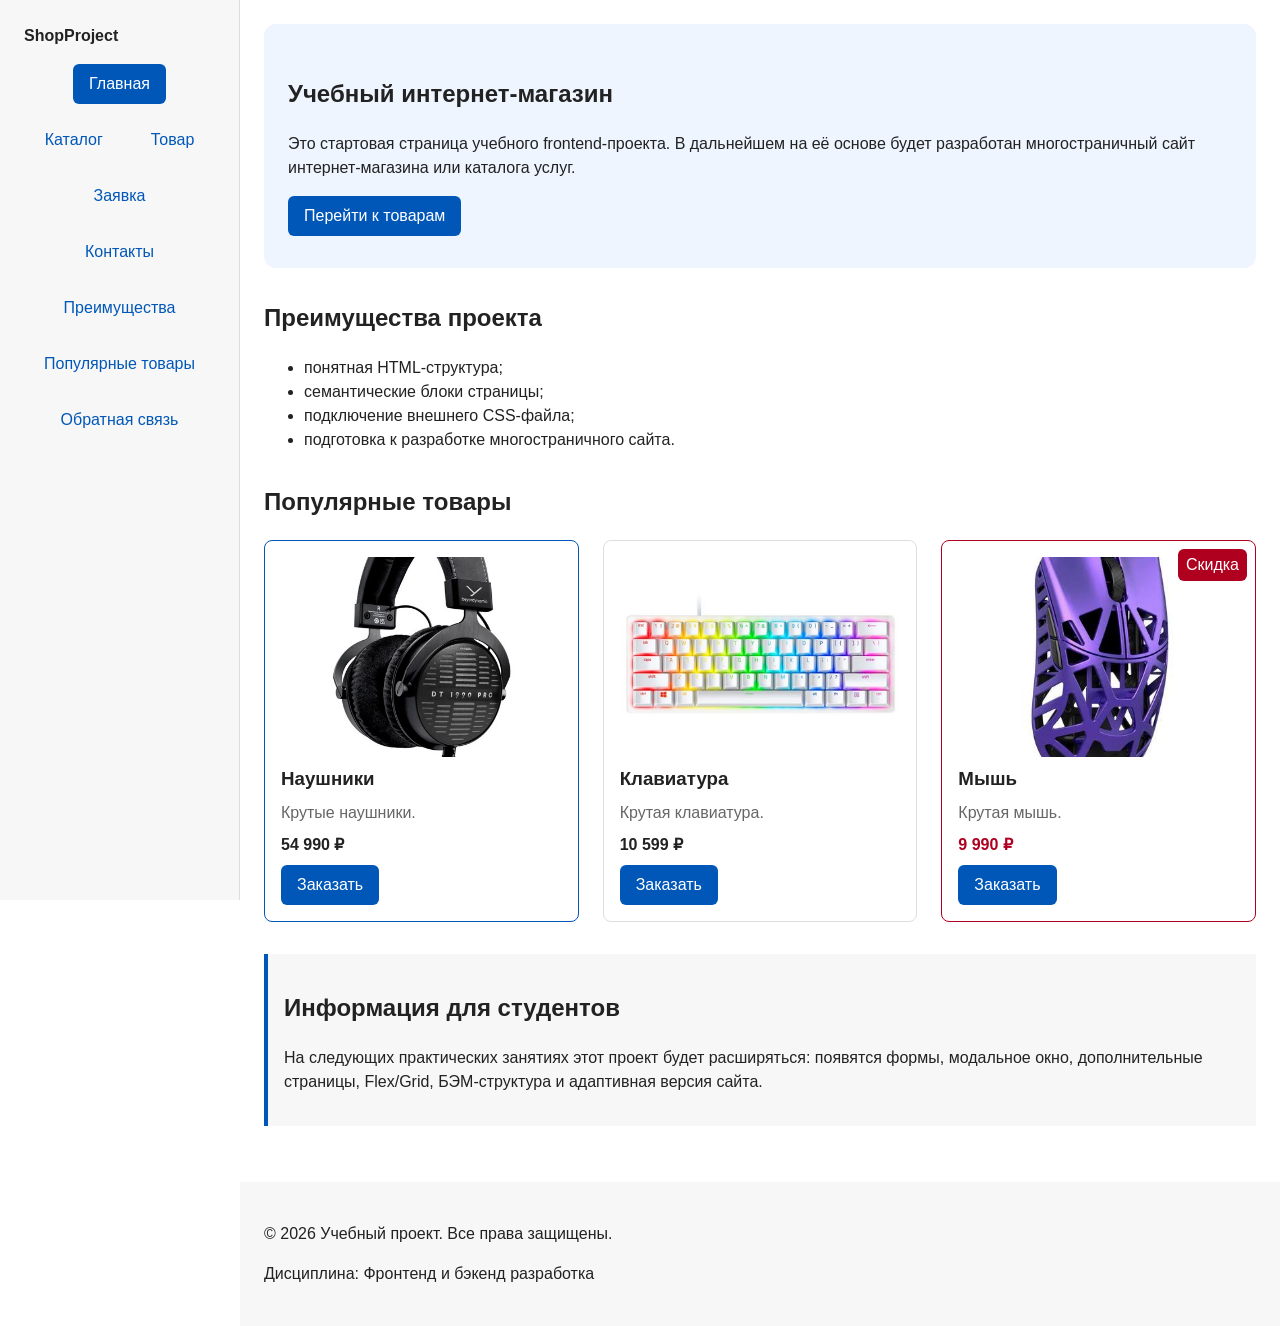
==== commit 265e48d8: "Merge pull request #9 from ofsyy/fix/kr1-final-check fix: prepare HTML CSS project for submission" ====
--- a/index.html
+++ b/index.html
@@ -20,6 +20,12 @@
           </li>
           <li class="site-nav__item">
             <a class="site-nav__link" href="catalog.html">Каталог</a>
+          </li>
+          <li class="site-nav__item">
+            <a class="site-nav__link" href="product.html">Товар</a>
+          </li>
+          <li class="site-nav__item">
+            <a class="site-nav__link" href="order.html">Заявка</a>
           </li>
           <li class="site-nav__item">
             <a class="site-nav__link" href="contacts.html">Контакты</a>
@@ -112,7 +118,8 @@
       </article>
       
       
-      <article class="product-card">
+      <article class="product-card product-card--discount">
+        <span class="product-card__badge">Скидка</span>
         <img
           class="product-card__image"
           src="images/mouse.jpg"
--- a/css/style.css
+++ b/css/style.css
@@ -188,6 +188,7 @@
   color: var(--color-primary);
 }
 
+.breadcrumbs__link + .breadcrumbs__link::before,
 .breadcrumbs__current::before {
   content: " / ";
   color: var(--color-muted);
@@ -248,6 +249,7 @@
 }
 
 .product-card {
+  position: relative;
   display: flex;
   flex-direction: column;
   gap: var(--space-sm);
@@ -297,6 +299,16 @@
 .product-card__button {
   margin-top: auto;
   align-self: flex-start;
+}
+
+.product-card__badge {
+  position: absolute;
+  top: var(--space-sm);
+  right: var(--space-sm);
+  padding: 4px 8px;
+  color: var(--color-white);
+  background-color: var(--color-danger);
+  border-radius: var(--radius-sm);
 }
 
 
@@ -427,8 +439,52 @@
 }
 
 
-/* ===============================
-   9. Боковое меню, которое едет за экраном
+.order-form--page {
+  max-width: 560px;
+}
+
+
+/* ===============================
+   9. Страница товара
+   =============================== */
+
+.product__image {
+  width: 300px;
+  height: 300px;
+  object-fit: cover;
+}
+
+.product__price {
+  font-size: 24px;
+  font-weight: 700;
+}
+
+.product-table {
+  width: 100%;
+  max-width: 560px;
+  border-collapse: collapse;
+}
+
+.product-table caption {
+  margin-bottom: var(--space-sm);
+  text-align: left;
+  font-weight: 700;
+}
+
+.product-table th,
+.product-table td {
+  padding: var(--space-sm) var(--space-md);
+  border: 1px solid var(--color-border);
+  text-align: left;
+}
+
+.product-table th {
+  background-color: var(--color-surface);
+}
+
+
+/* ===============================
+   10. Боковое меню, которое едет за экраном
    =============================== */
 
 body {
@@ -442,6 +498,7 @@
   grid-row: 1 / span 2;   /* занимает высоту main + footer */
   position: sticky;
   top: 0;                 /* прилипает к верху окна при прокрутке */
+  z-index: 10;
   align-self: start;
   min-height: 100vh;
   border-right: 1px solid var(--color-border);
@@ -453,7 +510,7 @@
 
 
 /* ===============================
-   10. Адаптив: на узких экранах меню сверху
+   11. Адаптив: на узких экранах меню сверху
    =============================== */
 
 @media (max-width: 800px) {
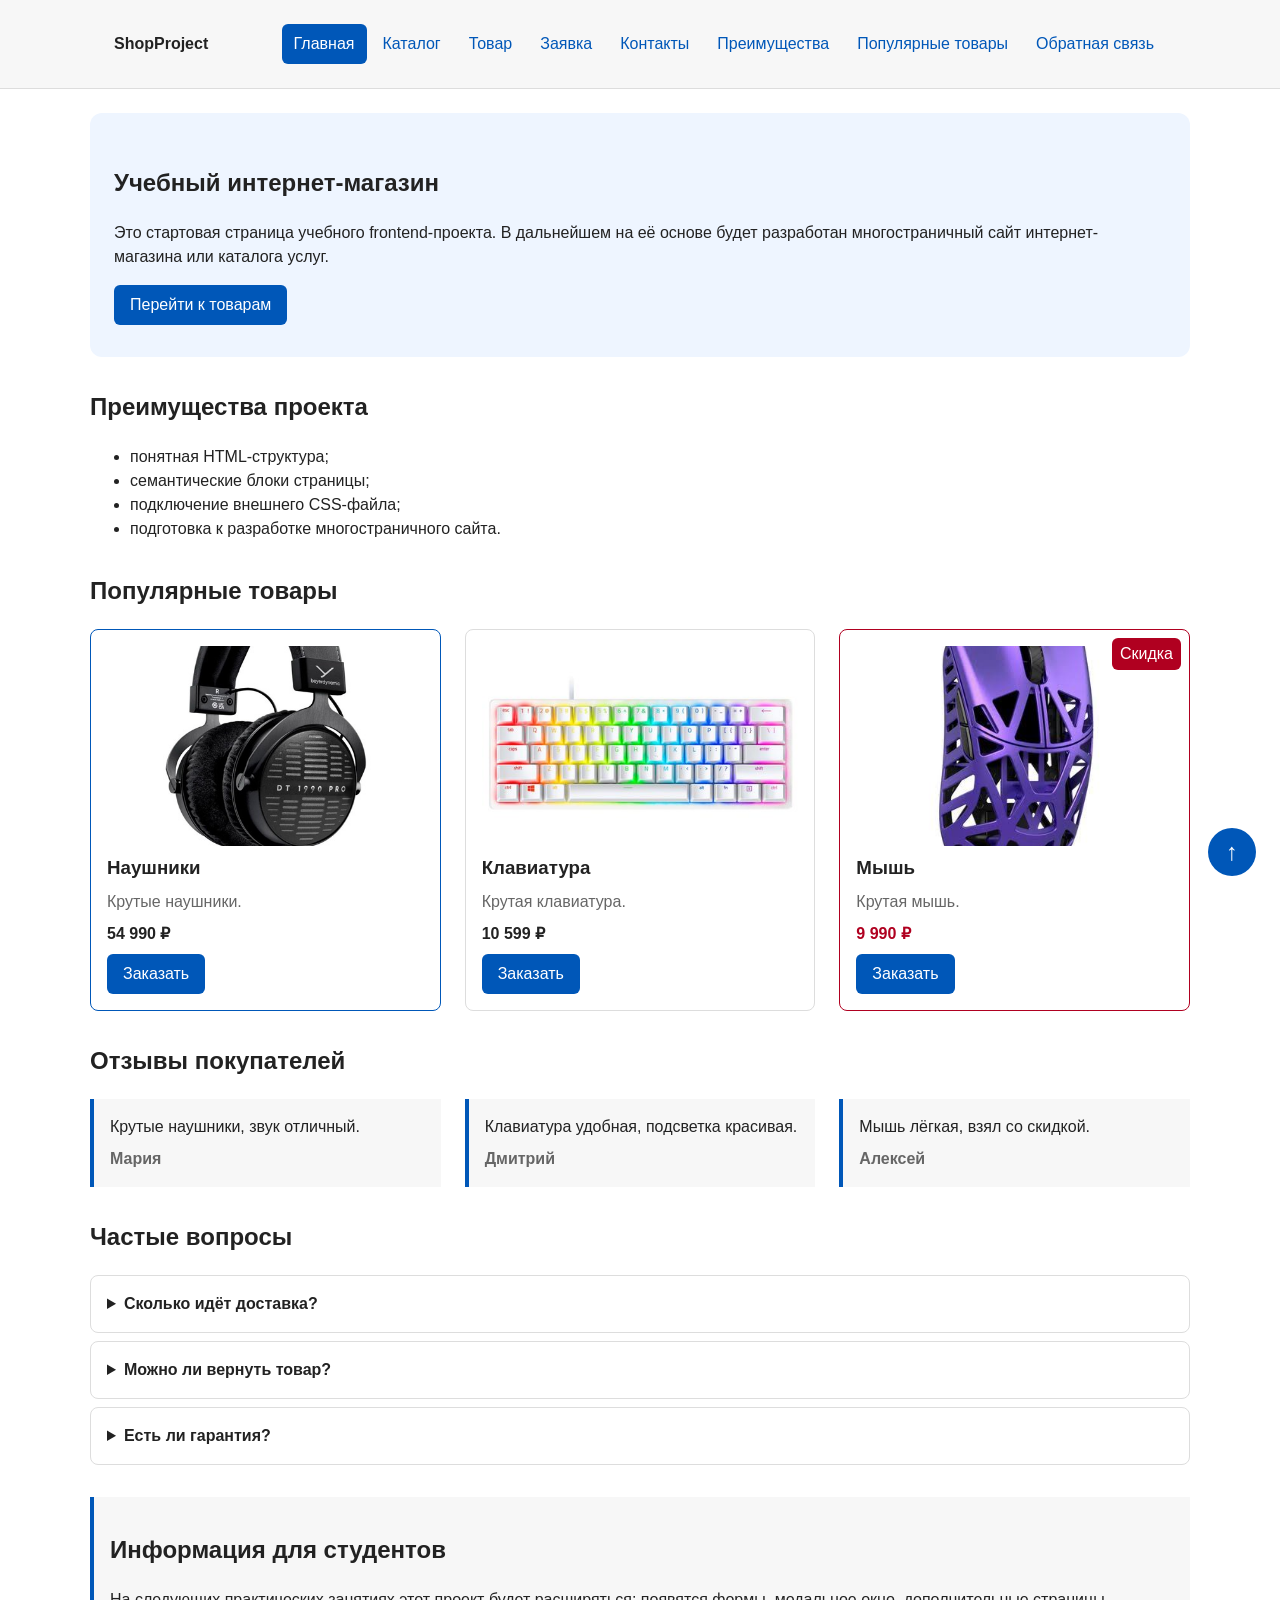
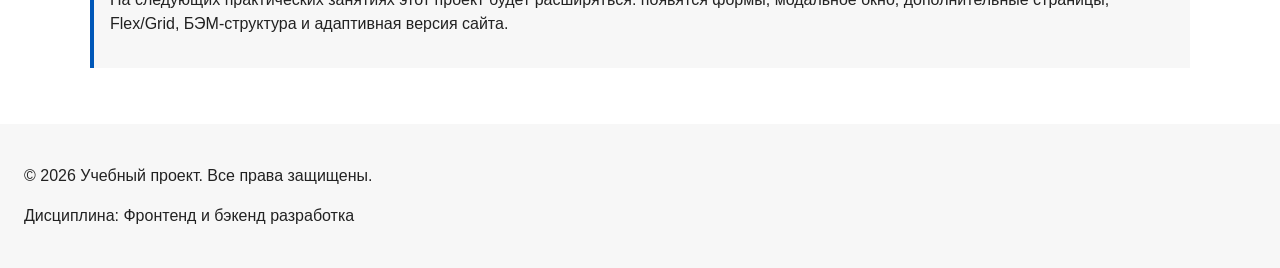
==== commit 8095682e: "feat: add reviews, FAQ, back-to-top button and extended specs table Co-Authored-By: Claude Opus 5.5 " ====
--- a/index.html
+++ b/index.html
@@ -143,6 +143,46 @@
       </article>
       </div>
     </section>
+    <section class="section" id="reviews">
+      <h2 class="section__title">Отзывы покупателей</h2>
+      <div class="reviews">
+        <article class="review">
+          <p class="review__text">Крутые наушники, звук отличный.</p>
+          <p class="review__author">Мария</p>
+        </article>
+
+        <article class="review">
+          <p class="review__text">Клавиатура удобная, подсветка красивая.</p>
+          <p class="review__author">Дмитрий</p>
+        </article>
+
+        <article class="review">
+          <p class="review__text">Мышь лёгкая, взял со скидкой.</p>
+          <p class="review__author">Алексей</p>
+        </article>
+      </div>
+    </section>
+
+    <section class="section" id="faq">
+      <h2 class="section__title">Частые вопросы</h2>
+      <div class="faq">
+        <details class="faq__item">
+          <summary class="faq__question">Сколько идёт доставка?</summary>
+          <p class="faq__answer">По Москве — 1 день, по России — от 2 до 5 дней.</p>
+        </details>
+
+        <details class="faq__item">
+          <summary class="faq__question">Можно ли вернуть товар?</summary>
+          <p class="faq__answer">Да, в течение 14 дней.</p>
+        </details>
+
+        <details class="faq__item">
+          <summary class="faq__question">Есть ли гарантия?</summary>
+          <p class="faq__answer">Да, на все товары гарантия 12 месяцев.</p>
+        </details>
+      </div>
+    </section>
+
     <aside class="aside-info">
       <h2>Информация для студентов</h2>
       <p>
@@ -157,6 +197,8 @@
     <p>&copy; 2026 Учебный проект. Все права защищены.</p>
     <p>Дисциплина: Фронтенд и бэкенд разработка</p>
   </footer>
+
+  <a class="to-top" href="#" aria-label="Наверх">↑</a>
 
 
   <dialog class="order-dialog" id="order-dialog" aria-labelledby="order-dialog-title">
--- a/css/style.css
+++ b/css/style.css
@@ -484,43 +484,137 @@
 
 
 /* ===============================
-   10. Боковое меню, которое едет за экраном
-   =============================== */
-
-body {
+   Самостоятельные доработки: отзывы, FAQ, кнопка «Наверх»
+   =============================== */
+
+.reviews {
   display: grid;
-  grid-template-columns: 240px 1fr;
-  align-items: start;
+  grid-template-columns: repeat(3, 1fr);
+  gap: var(--space-lg);
+}
+
+.review {
+  padding: var(--space-md);
+  border-left: 4px solid var(--color-primary);
+  background-color: var(--color-surface);
+}
+
+.review__text {
+  margin: 0 0 var(--space-sm);
+}
+
+.review__author {
+  margin: 0;
+  font-weight: 700;
+  color: var(--color-muted);
+}
+
+.faq__item {
+  margin-bottom: var(--space-sm);
+  padding: var(--space-md);
+  border: 1px solid var(--color-border);
+  border-radius: var(--radius-md);
+}
+
+.faq__question {
+  font-weight: 700;
+  cursor: pointer;
+}
+
+.faq__answer {
+  margin: var(--space-sm) 0 0;
+  color: var(--color-muted);
+}
+
+.to-top {
+  position: fixed;                /* кнопка всегда в углу экрана */
+  right: var(--space-lg);
+  bottom: var(--space-lg);
+  z-index: 20;                    /* поверх шапки и карточек */
+  display: flex;
+  justify-content: center;
+  align-items: center;
+  width: 48px;
+  height: 48px;
+  font-size: 24px;
+  color: var(--color-white);
+  text-decoration: none;
+  background-color: var(--color-primary);
+  border-radius: 50%;
+}
+
+.to-top:hover {
+  color: var(--color-white);
+  background-color: var(--color-primary-dark);
+}
+
+.to-top:focus-visible {
+  outline: 2px solid var(--color-primary);
+  outline-offset: 3px;
+}
+
+
+/* ===============================
+   10. Липкая шапка и липкие фильтры
+   =============================== */
+
+:root {
+  --header-height: 88px;  /* высота шапки: на эту величину отступают фильтры */
 }
 
 .site-header {
-  grid-column: 1;
-  grid-row: 1 / span 2;   /* занимает высоту main + footer */
   position: sticky;
-  top: 0;                 /* прилипает к верху окна при прокрутке */
-  z-index: 10;
+  top: 0;                 /* шапка прилипает к верху окна при прокрутке */
+  z-index: 10;            /* шапка остаётся поверх карточек */
+  border-bottom: 1px solid var(--color-border);
+}
+
+.site-header__inner {
+  display: flex;
+  flex-wrap: wrap;
+  justify-content: space-between;
+  align-items: center;
+  gap: var(--space-md);
+}
+
+.site-nav__list {
+  gap: var(--space-xs);
+  margin: 0;
+}
+
+.site-nav__link {
+  padding: var(--space-sm) 12px;
+}
+
+.catalog-filters {
+  position: sticky;
+  top: calc(var(--header-height) + var(--space-md));  /* фильтры фиксируются под шапкой */
   align-self: start;
-  min-height: 100vh;
-  border-right: 1px solid var(--color-border);
-}
-
-main   { grid-column: 2; grid-row: 1; }
-.site-footer { grid-column: 2; grid-row: 2; }
-.success-message { grid-column: 2; }
-
-
-/* ===============================
-   11. Адаптив: на узких экранах меню сверху
+}
+
+
+/* На средних экранах меню переносится на вторую строку — шапка выше */
+@media (max-width: 1100px) {
+  :root {
+    --header-height: 130px;
+  }
+}
+
+
+/* ===============================
+   11. Адаптив: на узких экранах шапка и фильтры не липнут
    =============================== */
 
 @media (max-width: 800px) {
-  body {
-    display: block;
+  .site-header,
+  .catalog-filters {
+    position: static;
   }
 
-  .site-header {
-    position: static;
-    min-height: 0;
-    border-right: none;
+  .catalog-layout {
+    grid-template-columns: 1fr;
+    grid-template-areas:
+      "filters"
+      "products";
   }
 }
